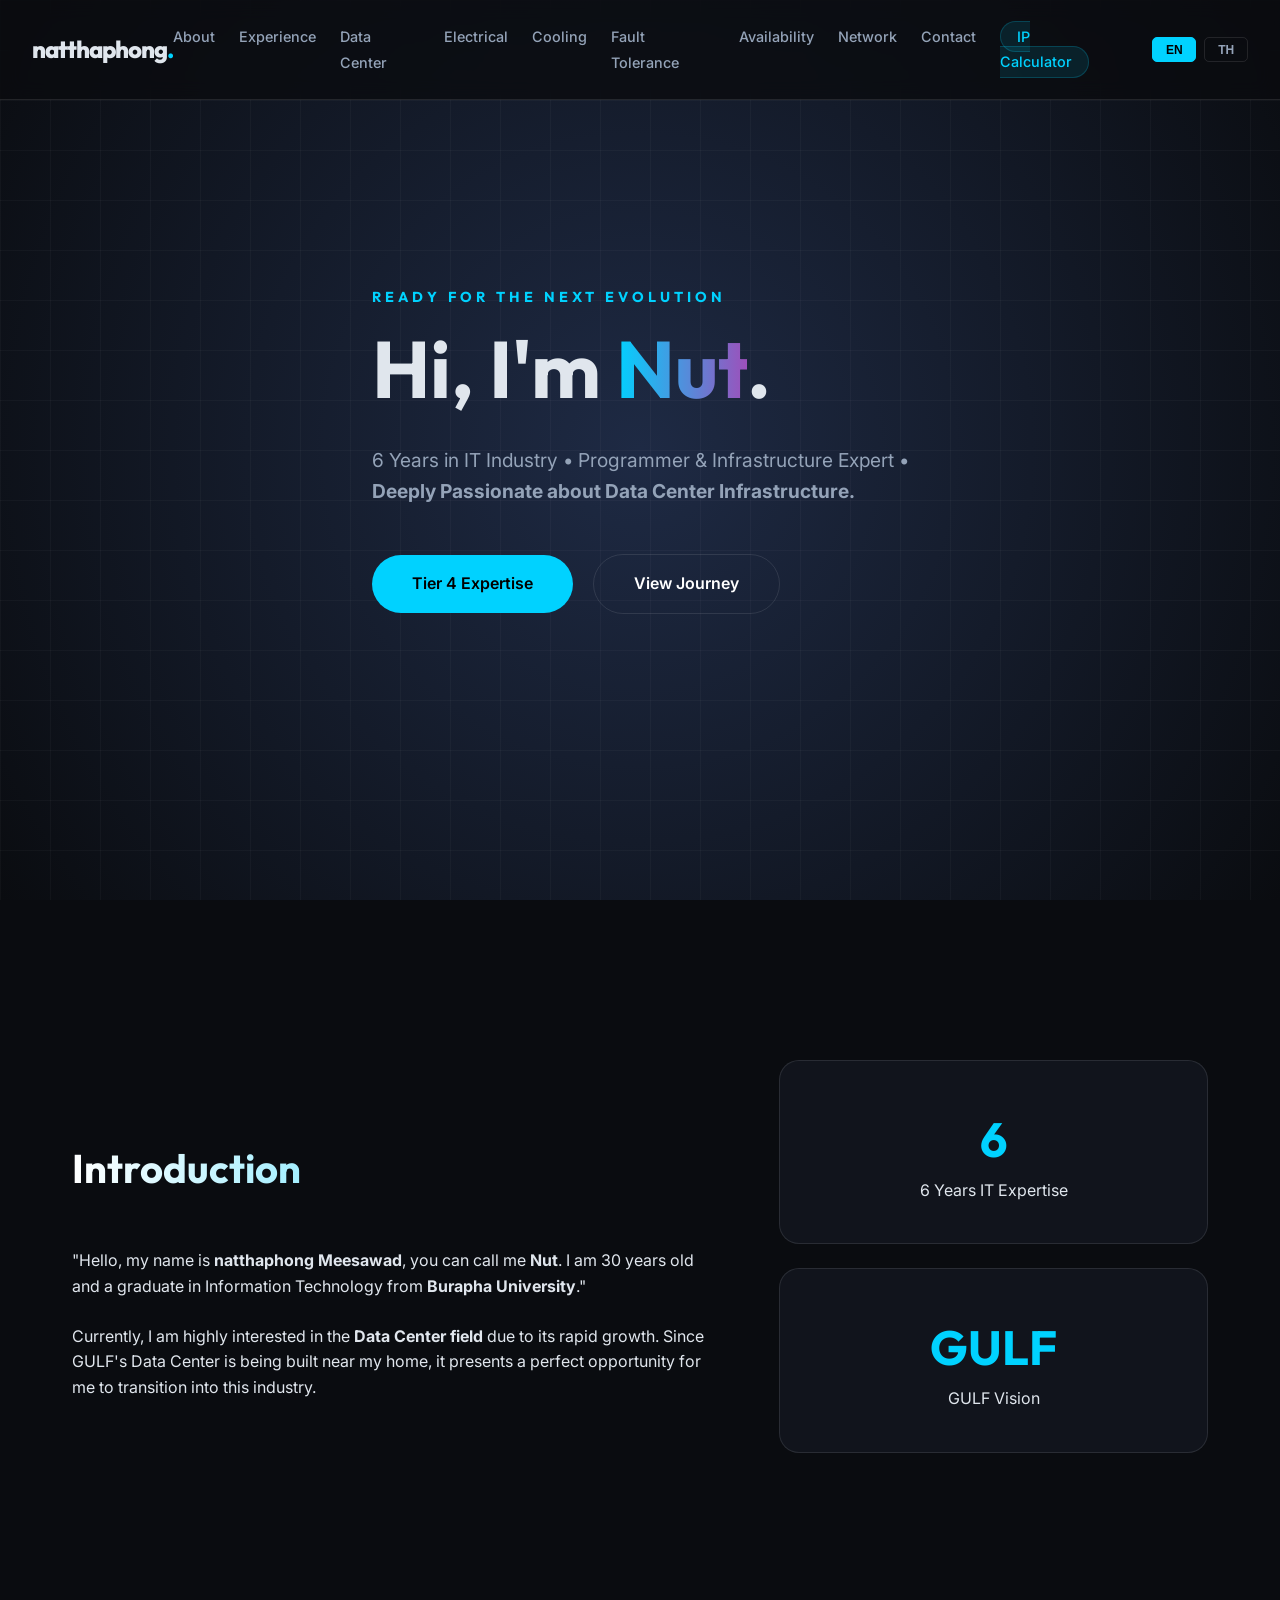
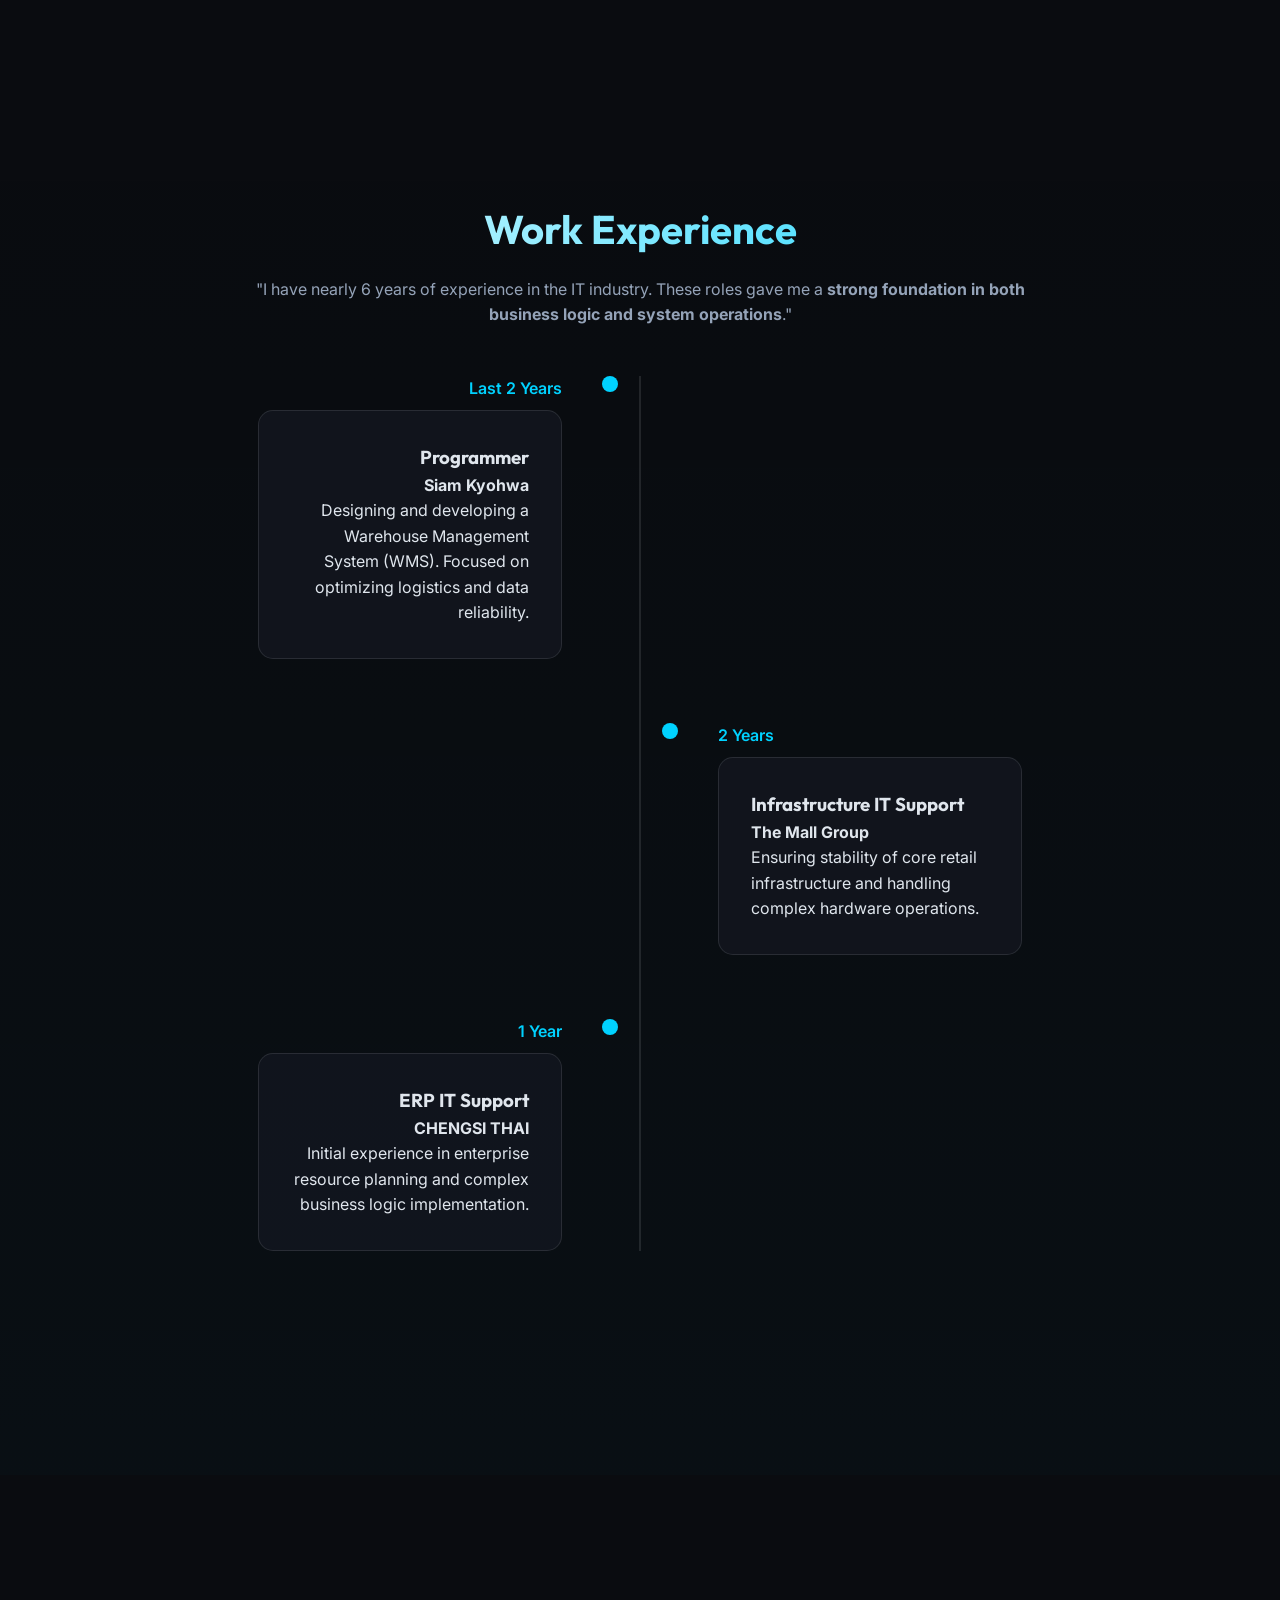
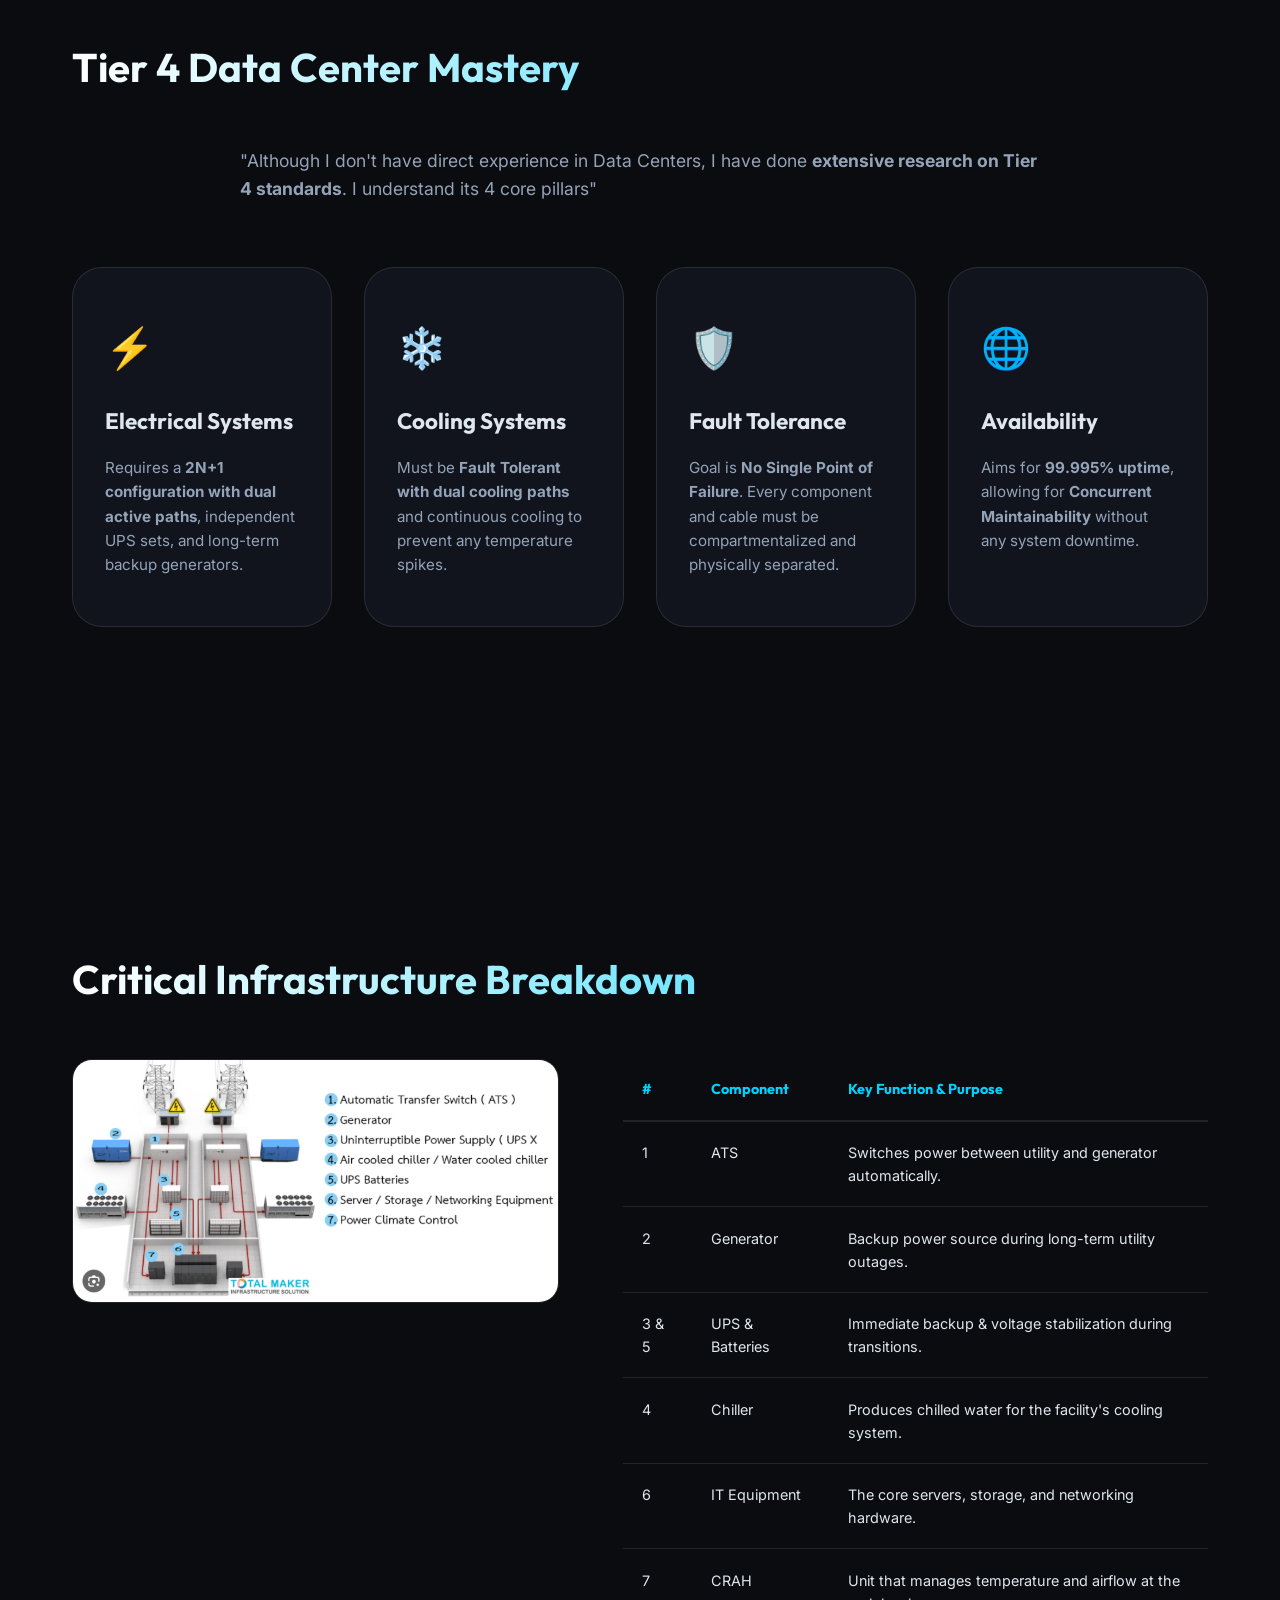
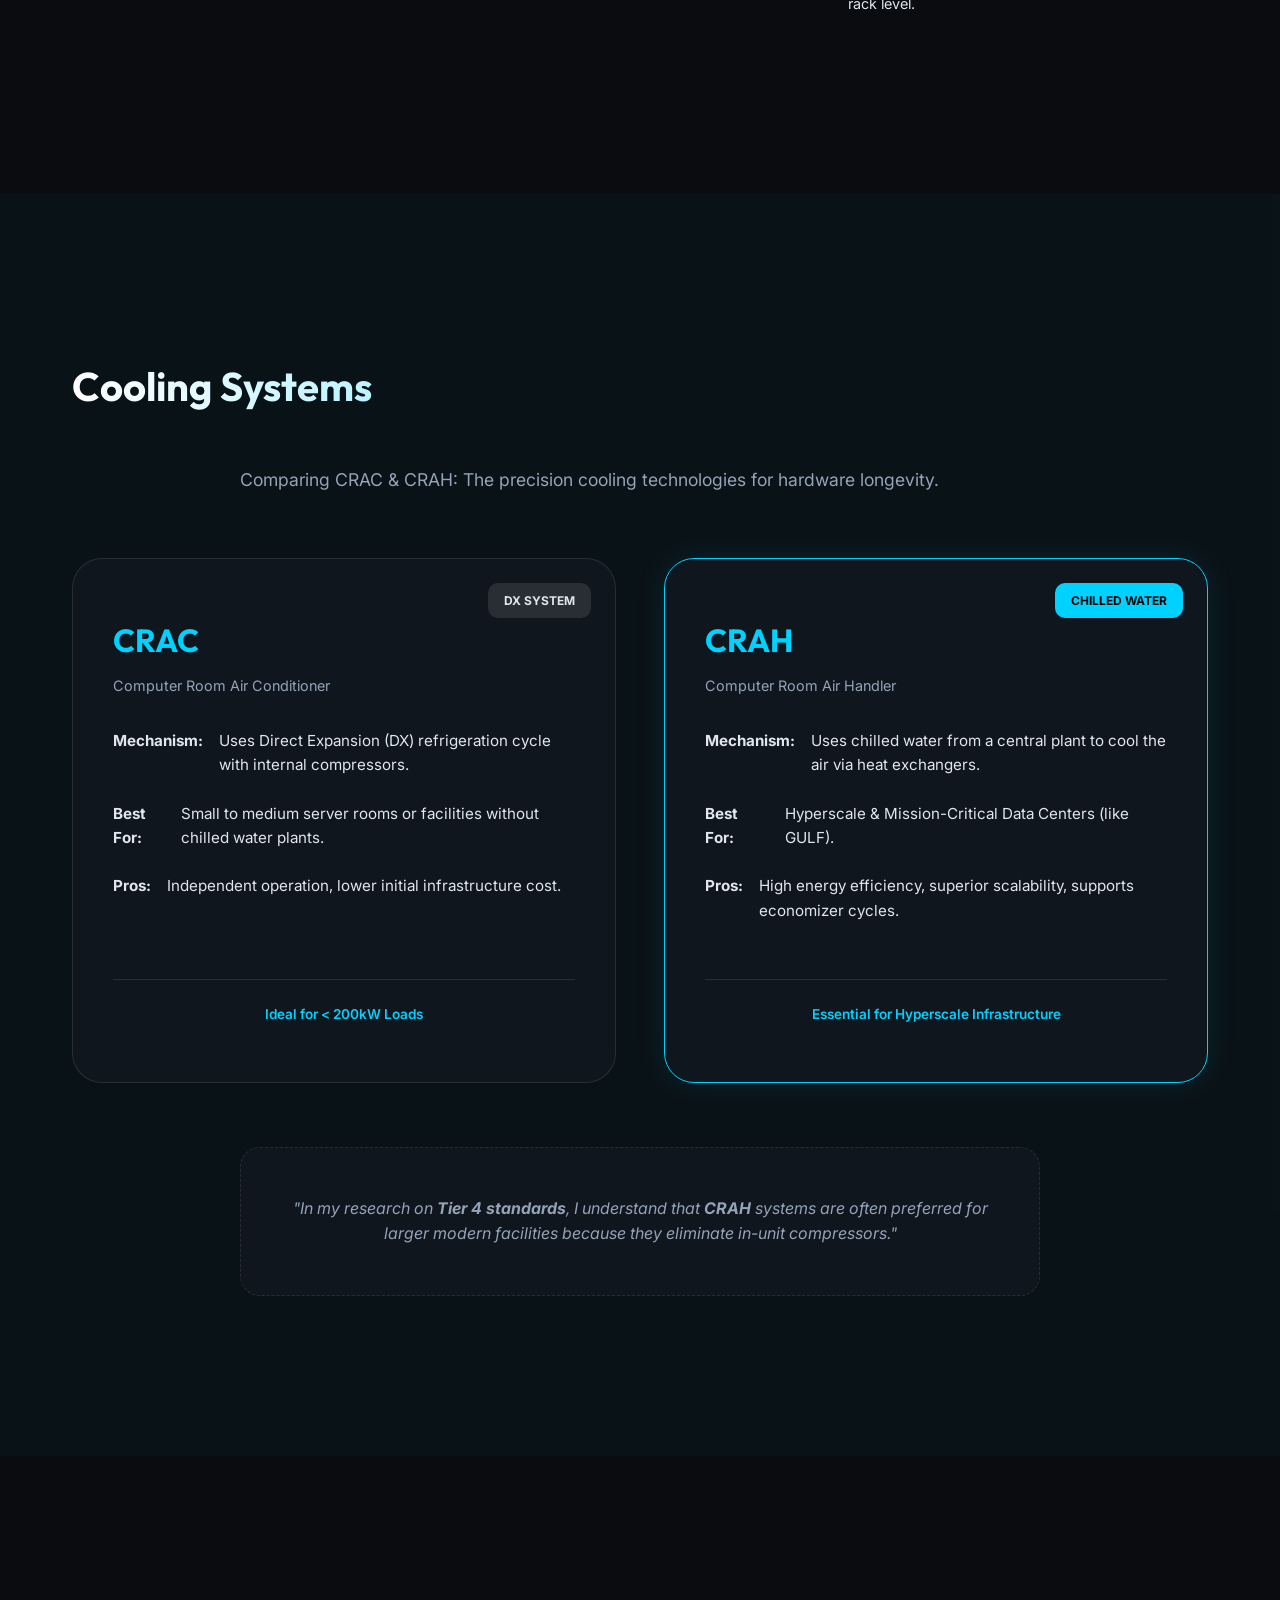
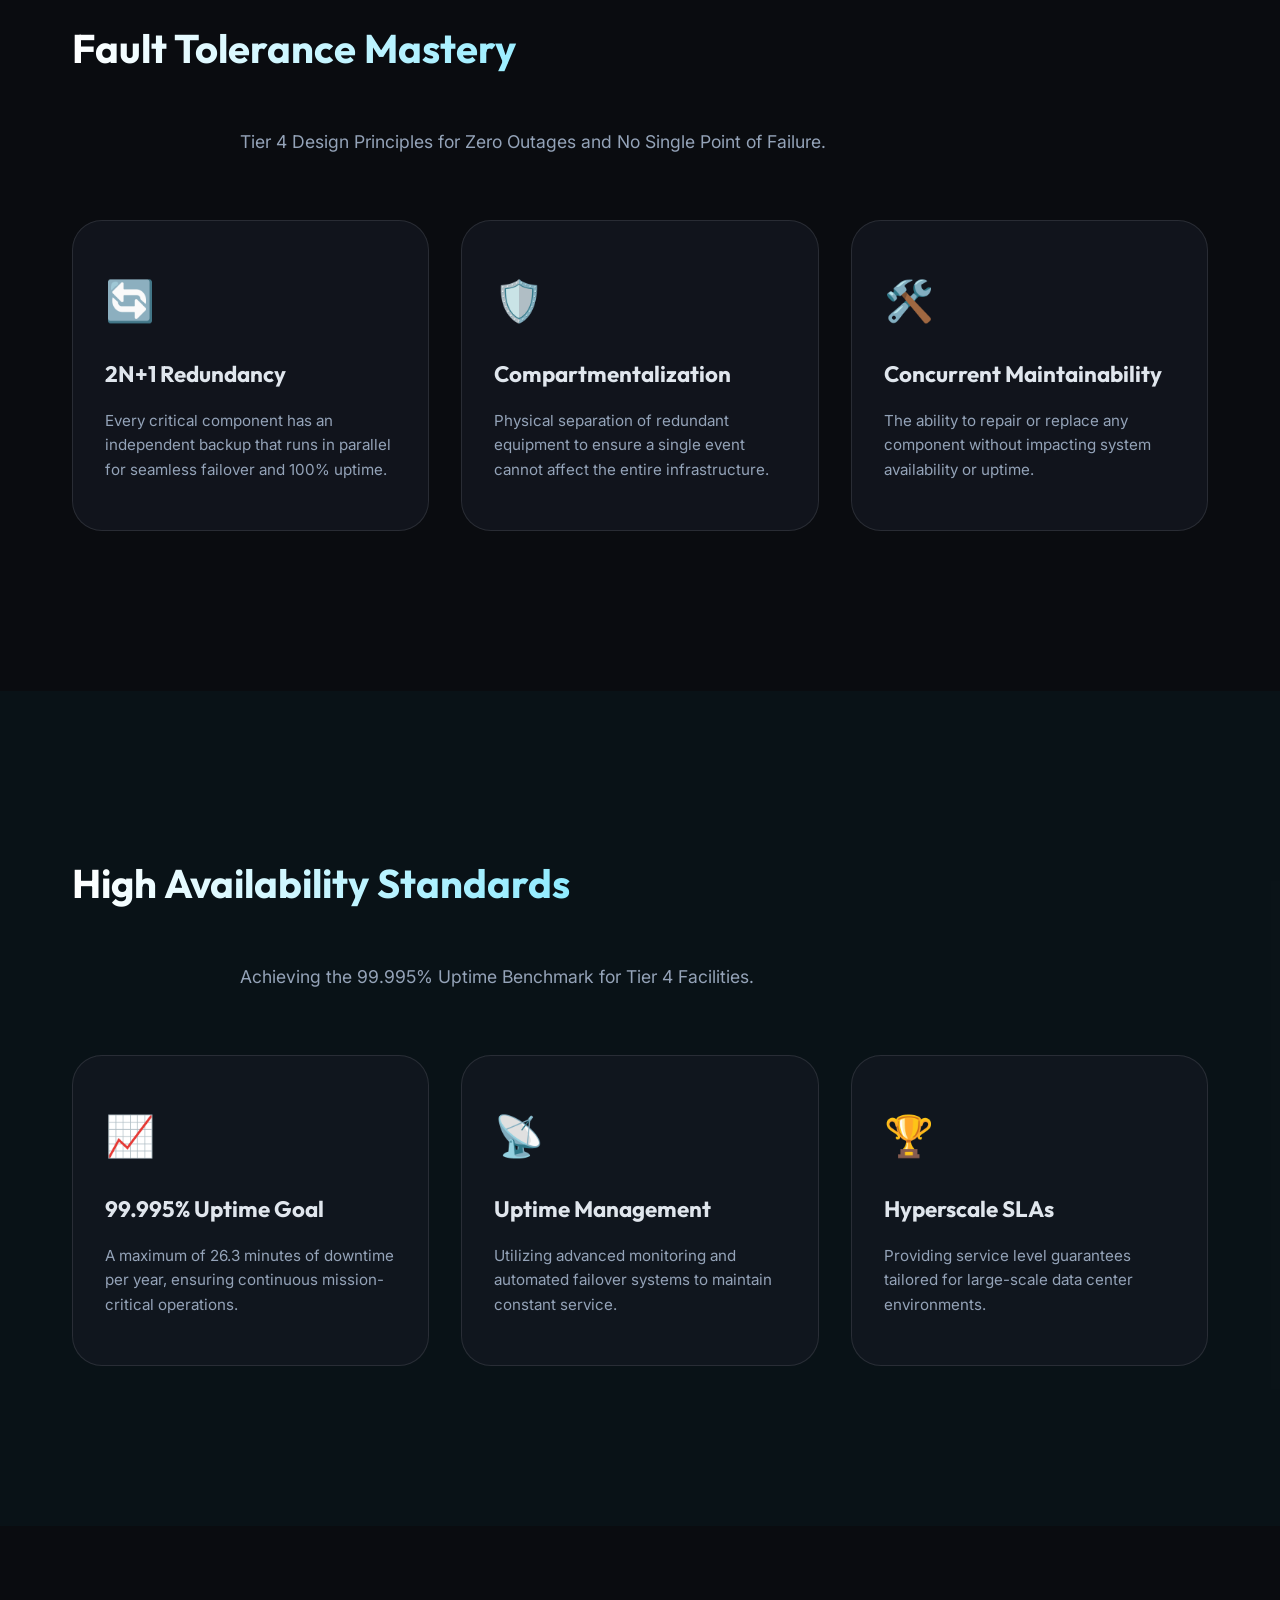
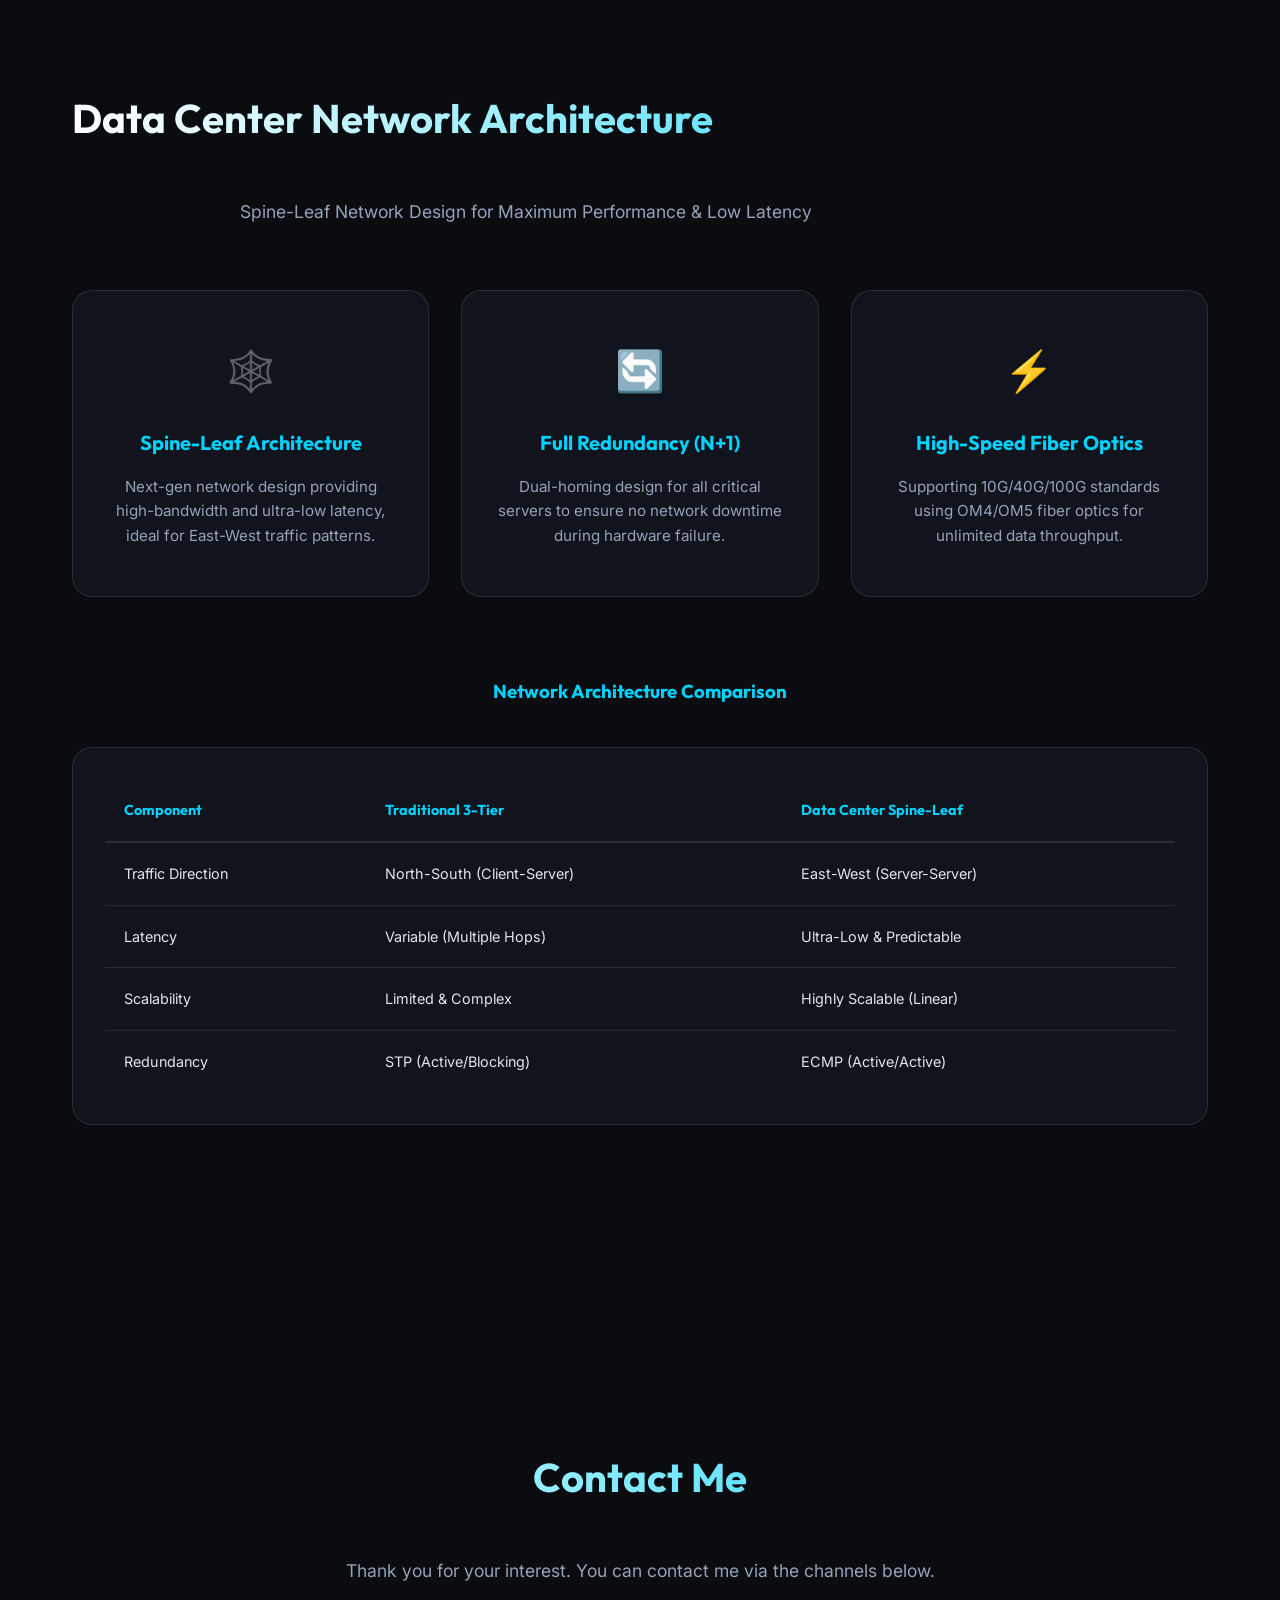
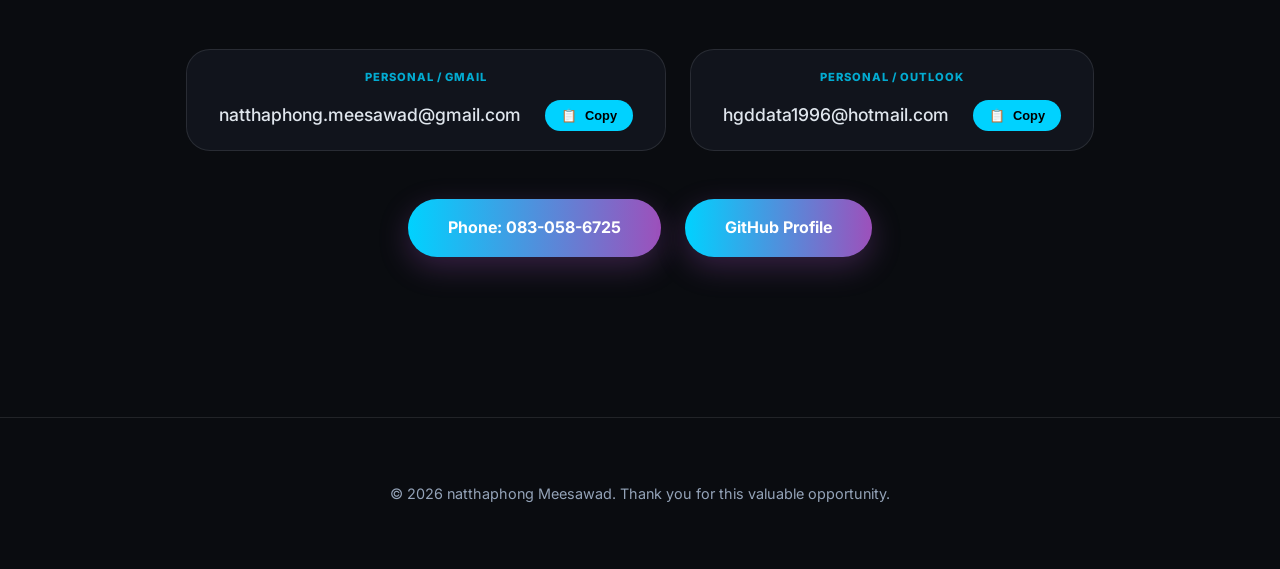
==== index.html @ ba8ea13d "Initial commit" ====
<!DOCTYPE html>
<html lang="en">

<head>
    <meta charset="UTF-8">
    <meta name="viewport" content="width=device-width, initial-scale=1.0">
    <title>Natthaphong Meesawad | Data Center Professional</title>
    <meta name="description"
        content="Portfolio of Natthaphong Meesawad (Nut), an IT professional with 6 years of experience specializing in WMS development and Tier 4 Data Center standards.">

    <link rel="preconnect" href="https://fonts.googleapis.com">
    <link rel="preconnect" href="https://fonts.gstatic.com" crossorigin>
    <link
        href="https://fonts.googleapis.com/css2?family=Inter:wght@300;400;500;600&family=Outfit:wght@400;600;800&display=swap"
        rel="stylesheet">
    <link rel="stylesheet" href="style.css">
</head>

<body>
    <div class="bg-glow"></div>
    <div class="grid-overlay"></div>

    <nav>
        <div class="container nav-content">
            <a href="index.html" class="logo">natthaphong<span>.</span></a>
            <ul class="nav-links">
                <li><a href="#about" data-i18n="nav_about">About</a></li>
                <li><a href="#experience" data-i18n="nav_experience">Experience</a></li>
                <li><a href="#datacenter" data-i18n="nav_datacenter">Data Center</a></li>
                <li><a href="#power-systems" data-i18n="nav_power">Electrical</a></li>
                <li><a href="#cooling-systems" data-i18n="nav_cooling">Cooling</a></li>
                <li><a href="#fault-tolerance" data-i18n="nav_fault">Fault Tolerance</a></li>
                <li><a href="#availability" data-i18n="nav_availability">Availability</a></li>
                <li><a href="#network" data-i18n="nav_network">Network</a></li>
                <li><a href="#contact" data-i18n="nav_contact">Contact</a></li>
                <li><a href="ip-calc.html" data-i18n="nav_calc" class="nav-btn-highlight">IP Calculator</a></li>
            </ul>
            <div class="lang-switcher">
                <button class="lang-btn" onclick="setLanguage('en')">EN</button>
                <button class="lang-btn" onclick="setLanguage('th')">TH</button>
            </div>
        </div>
    </nav>

    <main>
        <section id="hero" class="hero section">
            <div class="container hero-content">
                <h2 class="sub-headline" data-i18n="hero_sub">Ready for the Next Evolution</h2>
                <h1 class="headline" data-i18n="hero_hi">Hi, I'm <span class="highlight">Nut</span>.</h1>
                <p class="description" data-i18n="hero_desc">
                    6 Years in IT Industry • Programmer & Infrastructure Expert • <br>
                    <strong>Deeply Passionate about Data Center Infrastructure.</strong>
                </p>
                <div class="hero-btns">
                    <a href="#datacenter" class="btn btn-primary" data-i18n="hero_btn_dc">Tier 4 Expertise</a>
                    <a href="#experience" class="btn btn-secondary" data-i18n="hero_btn_journey">View Journey</a>
                </div>
            </div>
        </section>

        <!-- 1. Introduction (About) -->
        <section id="about" class="about section">
            <div class="container grid">
                <div class="about-text">
                    <h2 class="section-title" data-i18n="about_title">Introduction</h2>
                    <p data-i18n="about_p1">"Hello, my name is <strong>natthaphong Meesawad</strong>..."</p>
                    <p style="margin-top: 1.5rem;" data-i18n="about_p2">Currently, I am highly interested...</p>
                </div>
                <div class="quick-stats">
                    <div class="stat-card">
                        <h3>6</h3>
                        <p data-i18n="stat_exp">Years IT Expertise</p>
                    </div>
                    <div class="stat-card">
                        <h3>GULF</h3>
                        <p data-i18n="stat_vision">Future Vision</p>
                    </div>
                </div>
            </div>
        </section>

        <!-- 2. Work Experience -->
        <section id="experience" class="experience section">
            <div class="container">
                <h2 class="section-title text-center" data-i18n="exp_title">Work Experience</h2>
                <p class="text-center" style="max-width: 800px; margin: -2rem auto 3rem; color: var(--text-dim);"
                    data-i18n="exp_p_desc">"I have nearly 6 years..."</p>
                <div class="timeline">
                    <div class="timeline-item">
                        <div class="time" data-i18n="exp_time1">Last 2 Years</div>
                        <div class="content">
                            <h3 data-i18n="exp_role1">Programmer</h3>
                            <h4 data-i18n="exp_company1">Siam Kyohwa</h4>
                            <p data-i18n="exp_desc1">Designing and developing WMS...</p>
                        </div>
                    </div>
                    <div class="timeline-item">
                        <div class="time" data-i18n="exp_time2">2 Years</div>
                        <div class="content">
                            <h3 data-i18n="exp_role2">Infrastructure Support</h3>
                            <h4 data-i18n="exp_company2">The Mall Group</h4>
                            <p data-i18n="exp_desc2">Ensuring stability...</p>
                        </div>
                    </div>
                    <div class="timeline-item">
                        <div class="time" data-i18n="exp_time3">1 Year</div>
                        <div class="content">
                            <h3 data-i18n="exp_role3">ERP IT Support</h3>
                            <h4 data-i18n="exp_company3">CHENGSI THAI</h4>
                            <p data-i18n="exp_desc3">Initial experience...</p>
                        </div>
                    </div>
                </div>
            </div>
        </section>

        <!-- 3. Data Center Interest & Expertise -->
        <section id="datacenter" class="datacenter section">
            <div class="container">
                <div class="dc-header">
                    <h2 class="section-title" data-i18n="dc_title">Tier 4 Data Center Mastery</h2>
                    <p class="section-subtitle" data-i18n="dc_subtitle">Although I don't have direct experience...</p>
                </div>
                <div class="pillars-grid">
                    <div class="pillar-card border-glow">
                        <div class="pillar-icon">⚡</div>
                        <h3 data-i18n="dc_pillar1_t">Electrical Systems</h3>
                        <p data-i18n="dc_pillar1_d">Requires a 2N+1 configuration...</p>
                    </div>
                    <div class="pillar-card border-glow">
                        <div class="pillar-icon">❄️</div>
                        <h3 data-i18n="dc_pillar2_t">Cooling Systems</h3>
                        <p data-i18n="dc_pillar2_d">Must be Fault Tolerant...</p>
                    </div>
                    <div class="pillar-card border-glow">
                        <div class="pillar-icon">🛡️</div>
                        <h3 data-i18n="dc_pillar3_t">Fault Tolerance</h3>
                        <p data-i18n="dc_pillar3_d">Goal is No Single Point of Failure...</p>
                    </div>
                    <div class="pillar-card border-glow">
                        <div class="pillar-icon">🌐</div>
                        <h3 data-i18n="dc_pillar4_t">Availability</h3>
                        <p data-i18n="dc_pillar4_d">Aims for 99.995% uptime...</p>
                    </div>
                </div>
            </div>
        </section>

        <section id="power-systems" class="power-systems section">
            <div class="container">
                <h2 class="section-title" data-i18n="infra_title">Critical Infrastructure Breakdown</h2>
                <div class="power-grid">
                    <div class="power-image-container">
                        <img src="img/รูปแบบไฟฟ้า.png" alt="Power Diagram" class="power-diagram border-glow">
                    </div>
                    <div class="power-details">
                                        <table class="styled-table">
                                <thead>
                                    <tr>
                                        <th data-i18n="table_h_item">#</th>
                                        <th data-i18n="table_h_comp">Component</th>
                                        <th data-i18n="table_h_desc">Key Function & Purpose</th>
                                    </tr>
                                </thead>
                                <tbody>
                                    <tr>
                                        <td>1</td>
                                        <td data-i18n="infra_item1_n"><strong>ATS</strong></td>
                                        <td data-i18n="infra_item1_d">Switches power between utility and generator.</td>
                                    </tr>
                                    <tr>
                                        <td>2</td>
                                        <td data-i18n="infra_item2_n"><strong>Generator</strong></td>
                                        <td data-i18n="infra_item2_d">Backup power during long outages.</td>
                                    </tr>
                                    <tr>
                                        <td>3 & 5</td>
                                        <td data-i18n="infra_item3_n"><strong>UPS & Batteries</strong></td>
                                        <td data-i18n="infra_item3_d">Immediate backup & voltage stabilization.</td>
                                    </tr>
                                    <tr>
                                        <td>4</td>
                                        <td data-i18n="infra_item4_n"><strong>Chiller</strong></td>
                                        <td data-i18n="infra_item4_d">Produces chilled water for cooling.</td>
                                    </tr>
                                    <tr>
                                        <td>6</td>
                                        <td data-i18n="infra_item6_n"><strong>IT Equipment</strong></td>
                                        <td data-i18n="infra_item6_d">Core IT infrastructure.</td>
                                    </tr>
                                    <tr>
                                        <td>7</td>
                                        <td data-i18n="infra_item7_n"><strong>CRAH</strong></td>
                                        <td data-i18n="infra_item7_d">Managed temperature and airflow.</td>
                                    </tr>
                                </tbody>
                            </table>
                        </div>
                    </div>
                </div>
            </div>
        </section>

        <section id="cooling-systems" class="cooling-systems section accent-bg">
            <div class="container">
                <h2 class="section-title" data-i18n="cooling_title">Cooling Mastery</h2>
                <p class="section-subtitle" data-i18n="cooling_subtitle">Comparing CRAC &
                    CRAH...</p>
                <div class="cooling-grid">
                    <div class="cooling-card border-glow">
                        <div class="cooling-badge">DX System</div>
                        <h3 data-i18n="cooling_card1_t">CRAC</h3>
                        <h4 data-i18n="cooling_card1_st">Air Conditioner</h4>
                        <ul class="feature-list">
                            <li data-i18n="cooling_feat1_1">Mechanism...</li>
                            <li data-i18n="cooling_feat1_2">Best For...</li>
                            <li data-i18n="cooling_feat1_3">Pros...</li>
                        </ul>
                        <div class="cooling-footer" data-i18n="cooling_footer1">Ideal for < 200kW</div>
                        </div>
                        <div class="cooling-card border-glow highlight-border">
                            <div class="cooling-badge primary">Chilled Water</div>
                            <h3 data-i18n="cooling_card2_t">CRAH</h3>
                            <h4 data-i18n="cooling_card2_st">Air Handler</h4>
                            <ul class="feature-list">
                                <li data-i18n="cooling_feat2_1">Mechanism...</li>
                                <li data-i18n="cooling_feat2_2">Best For...</li>
                                <li data-i18n="cooling_feat2_3">Pros...</li>
                            </ul>
                            <div class="cooling-footer" data-i18n="cooling_footer2">Essential for Hyperscale</div>
                        </div>
                    </div>
                    <div class="scaling-note text-center">
                        <p data-i18n="scaling_note">"In my research..."</p>
                    </div>
                </div>
        </section>

        <!-- Fault Tolerance Deep Dive -->
        <section id="fault-tolerance" class="fault-tolerance section">
            <div class="container">
                <h2 class="section-title" data-i18n="ft_title">Fault Tolerance Mastery</h2>
                <p class="section-subtitle" data-i18n="ft_subtitle">Tier 4 Design
                    Principles...</p>

                <div class="pillars-grid">
                    <div class="pillar-card border-glow">
                        <div class="pillar-icon">🔄</div>
                        <h3 data-i18n="ft_card1_t">2N+1 Redundancy</h3>
                        <p data-i18n="ft_card1_d">Every critical component has an independent backup...</p>
                    </div>
                    <div class="pillar-card border-glow">
                        <div class="pillar-icon">🛡️</div>
                        <h3 data-i18n="ft_card2_t">Compartmentalization</h3>
                        <p data-i18n="ft_card2_d">Physical separation of redundant equipment...</p>
                    </div>
                    <div class="pillar-card border-glow">
                        <div class="pillar-icon">🛠️</div>
                        <h3 data-i18n="ft_card3_t">Concurrent Maintainability</h3>
                        <p data-i18n="ft_card3_d">The ability to repair or replace any component...</p>
                    </div>
                </div>
            </div>
        </section>

        <!-- Availability Standards -->
        <section id="availability" class="availability section accent-bg">
            <div class="container">
                <h2 class="section-title" data-i18n="av_title">Availability Standards</h2>
                <p class="section-subtitle" data-i18n="av_subtitle">Achieving 99.995%
                    Uptime...</p>

                <div class="pillars-grid">
                    <div class="pillar-card border-glow">
                        <div class="pillar-icon">📈</div>
                        <h3 data-i18n="av_card1_t">99.995% Uptime Goal</h3>
                        <p data-i18n="av_card1_d">A maximum of 26.3 minutes of downtime per year...</p>
                    </div>
                    <div class="pillar-card border-glow">
                        <div class="pillar-icon">📡</div>
                        <h3 data-i18n="av_card2_t">Uptime Management</h3>
                        <p data-i18n="av_card2_d">Utilizing advanced monitoring and automated failover...</p>
                    </div>
                    <div class="pillar-card border-glow highlight-border">
                        <div class="pillar-icon">🏆</div>
                        <h3 data-i18n="av_card3_t">Hyperscale SLAs</h3>
                        <p data-i18n="av_card3_d">Providing service level guarantees tailored for large-scale...</p>
                    </div>
                </div>
            </div>
        </section>

        <!-- Data Center Network Section -->
        <section id="network" class="network section">
            <div class="container">
                <h2 class="section-title" data-i18n="net_title">Data Center Network Architecture</h2>
                <p class="section-subtitle" style="margin-bottom: 4rem;" data-i18n="net_subtitle">Spine-Leaf Network
                    Design for Maximum Performance & Low Latency</p>

                <div class="network-grid">
                    <div class="net-card border-glow">
                        <div class="net-icon">🕸️</div>
                        <h3 data-i18n="net_feat1_t">Spine-Leaf Architecture</h3>
                        <p data-i18n="net_feat1_d">Next-gen network design providing high-bandwidth and ultra-low
                            latency, ideal for East-West traffic patterns.</p>
                    </div>
                    <div class="net-card border-glow">
                        <div class="net-icon">🔄</div>
                        <h3 data-i18n="net_feat2_t">Full Redundancy (N+1)</h3>
                        <p data-i18n="net_feat2_d">Dual-homing design for all critical servers to ensure no network
                            downtime during hardware failure.</p>
                    </div>
                    <div class="net-card border-glow">
                        <div class="net-icon">⚡</div>
                        <h3 data-i18n="net_feat3_t">High-Speed Fiber Optics</h3>
                        <p data-i18n="net_feat3_d">Supporting 10G/40G/100G standards using OM4/OM5 fiber optics for
                            unlimited data throughput.</p>
                    </div>
                </div>

                <div class="network-comparison" style="margin-top: 5rem;">
                    <h3 class="text-center" style="margin-bottom: 2.5rem; color: var(--primary);"
                        data-i18n="net_comp_title">Architecture Comparison</h3>
                    <div class="table-wrapper">
                        <table class="styled-table comparison-table">
                            <thead>
                                <tr>
                                    <th data-i18n="table_h_comp">Feature</th>
                                    <th data-i18n="net_comp_h1">Traditional 3-Tier</th>
                                    <th data-i18n="net_comp_h2">Data Center Spine-Leaf</th>
                                </tr>
                            </thead>
                            <tbody>
                                <tr>
                                    <td data-i18n="net_comp_row1_t">Traffic Flow</td>
                                    <td data-i18n="net_comp_row1_c1">North-South</td>
                                    <td data-i18n="net_comp_row1_c2">East-West</td>
                                </tr>
                                <tr>
                                    <td data-i18n="net_comp_row2_t">Latency</td>
                                    <td data-i18n="net_comp_row2_c1">Variable</td>
                                    <td data-i18n="net_comp_row2_c2">Ultra-Low</td>
                                </tr>
                                <tr>
                                    <td data-i18n="net_comp_row3_t">Scalability</td>
                                    <td data-i18n="net_comp_row3_c1">Limited</td>
                                    <td data-i18n="net_comp_row3_c2">High (Linear)</td>
                                </tr>
                                <tr>
                                    <td data-i18n="net_comp_row4_t">Redundancy</td>
                                    <td data-i18n="net_comp_row4_c1">STP (Active/Passive)</td>
                                    <td data-i18n="net_comp_row4_c2">ECMP (Active/Active)</td>
                                </tr>
                            </tbody>
                        </table>
                    </div>
                </div>
            </div>
        </section>

        <section id="contact" class="contact section">
            <div class="container text-center">
                <h2 class="section-title" data-i18n="contact_title">Let's Build the Future</h2>
                <p class="section-subtitle" data-i18n="contact_p">Highly motivated...</p>
                <div class="emails-container">
                    <div class="email-copy-container">
                        <span class="email-label" data-i18n="contact_gmail_tag">Personal / Gmail</span>
                        <div class="email-row">
                            <span id="email-gmail">natthaphong.meesawad@gmail.com</span>
                            <button class="copy-btn" onclick="copyEmail('email-gmail', 'status-gmail')"
                                title="Copy Email">
                                <span class="copy-icon">📋</span>
                                <span id="status-gmail" data-i18n="copy_text">Copy</span>
                            </button>
                        </div>
                    </div>
                    <div class="email-copy-container">
                        <span class="email-label" data-i18n="contact_outlook_tag">Personal / Outlook</span>
                        <div class="email-row">
                            <span id="email-outlook">hgddata1996@hotmail.com</span>
                            <button class="copy-btn" onclick="copyEmail('email-outlook', 'status-outlook')"
                                title="Copy Email">
                                <span class="copy-icon">📋</span>
                                <span id="status-outlook" data-i18n="copy_text">Copy</span>
                            </button>
                        </div>
                    </div>
                </div>
                <div class="contact-links">
                    <a href="tel:0830586725" class="contact-btn" data-i18n="contact_phone">Phone: 083-058-6725</a>
                    <a href="https://github.com/Natthaphong1996" target="_blank" class="contact-btn"
                        data-i18n="contact_github">GitHub Profile</a>
                </div>
            </div>
        </section>
    </main>

    <footer>
        <div class="container text-center">
            <p data-i18n="footer">&copy; 2024 natthaphong Meesawad.</p>
        </div>
    </footer>

    <script src="script.js"></script>
</body>

</html>
---- style.css ----
:root {
    --bg-dark: #0a0c10;
    --bg-card: rgba(20, 25, 35, 0.7);
    --primary: #00d2ff;
    --secondary: #9d50bb;
    --text-main: #e0e6ed;
    --text-dim: #94a3b8;
    --accent-glow: rgba(0, 210, 255, 0.15);
    --border: rgba(255, 255, 255, 0.1);
    --transition: all 0.4s cubic-bezier(0.4, 0, 0.2, 1);
}

* {
    margin: 0;
    padding: 0;
    box-sizing: border-box;
}

html {
    scroll-behavior: smooth;
}

body {
    font-family: 'Inter', sans-serif;
    background-color: var(--bg-dark);
    color: var(--text-main);
    line-height: 1.6;
    overflow-x: hidden;
}

h1, h2, h3, .logo {
    font-family: 'Outfit', sans-serif;
}

.container {
    max-width: 1200px;
    margin: 0 auto;
    padding: 0 2rem;
}

/* Background Effects */
.bg-glow {
    position: fixed;
    top: 0;
    left: 0;
    width: 100%;
    height: 100%;
    background: radial-gradient(circle at 50% 50%, #1e2a44 0%, #0a0c10 100%);
    z-index: -2;
}

.grid-overlay {
    position: fixed;
    top: 0;
    left: 0;
    width: 100%;
    height: 100%;
    background-image: 
        linear-gradient(rgba(255,255,255,0.03) 1px, transparent 1px),
        linear-gradient(90deg, rgba(255,255,255,0.03) 1px, transparent 1px);
    background-size: 50px 50px;
    z-index: -1;
}

/* Navigation */
nav {
    position: fixed;
    top: 0;
    width: 100%;
    padding: 1.5rem 0;
    z-index: 100;
    background: rgba(10, 12, 16, 0.8);
    backdrop-filter: blur(10px);
    border-bottom: 1px solid var(--border);
}

.nav-content {
    display: flex;
    justify-content: space-between;
    align-items: center;
    max-width: 1400px; /* Expanded from 1200px */
    margin: 0 auto;
}

.nav-links {
    display: flex;
    gap: 1.5rem; /* Reduced gap slightly for better fit */
    list-style: none;
}

.lang-switcher {
    display: flex;
    gap: 0.5rem;
    margin-left: 2rem;
}

.lang-btn {
    background: transparent;
    border: 1px solid var(--border);
    color: var(--text-dim);
    padding: 0.3rem 0.8rem;
    border-radius: 5px;
    cursor: pointer;
    font-size: 0.75rem;
    font-weight: 700;
    transition: var(--transition);
}

.lang-btn.active {
    background: var(--primary);
    color: #000;
    border-color: var(--primary);
}

.lang-btn:hover:not(.active) {
    border-color: var(--primary);
    color: var(--primary);
}

.logo {
    font-size: 1.5rem;
    font-weight: 800;
    letter-spacing: -1px;
    text-transform: lowercase;
    text-decoration: none;
    color: inherit;
}

.logo span {
    color: var(--primary);
}

.logo span {
    color: var(--primary);
}

.nav-links a {
    text-decoration: none;
    color: var(--text-dim);
    font-weight: 500;
    font-size: 0.9rem;
    transition: var(--transition);
}

.nav-links a:hover {
    color: var(--primary);
}

.nav-btn-highlight {
    background: rgba(0, 210, 255, 0.1);
    padding: 0.4rem 1rem !important;
    border-radius: 20px;
    border: 1px solid rgba(0, 210, 255, 0.2);
    color: var(--primary) !important;
}

.nav-btn-highlight:hover {
    background: var(--primary) !important;
    color: #000 !important;
}

/* Section Common */
.section {
    padding: 10rem 0;
}

.section-title {
    font-size: 2.5rem;
    margin-bottom: 3rem;
    background: linear-gradient(90deg, #fff, var(--primary));
    -webkit-background-clip: text;
    background-clip: text;
    -webkit-text-fill-color: transparent;
}

.section-subtitle {
    font-size: 1.1rem;
    color: var(--text-dim);
    margin-bottom: 4rem;
    max-width: 800px;
    margin-left: auto;
    margin-right: auto;
}

.text-center { text-align: center; }

/* Hero */
.hero {
    height: 100vh;
    display: flex;
    align-items: center;
}

.sub-headline {
    color: var(--primary);
    text-transform: uppercase;
    letter-spacing: 4px;
    font-size: 0.9rem;
    margin-bottom: 1rem;
}

.headline {
    font-size: clamp(3rem, 8vw, 5rem);
    line-height: 1.1;
    margin-bottom: 2rem;
}

.highlight {
    background: linear-gradient(90deg, var(--primary), var(--secondary));
    -webkit-background-clip: text;
    background-clip: text;
    -webkit-text-fill-color: transparent;
}

.description {
    font-size: 1.2rem;
    color: var(--text-dim);
    max-width: 600px;
    margin-bottom: 3rem;
}

.btn {
    display: inline-block;
    padding: 1rem 2.5rem;
    border-radius: 50px;
    text-decoration: none;
    font-weight: 600;
    transition: var(--transition);
    margin-right: 1rem;
}

.btn-primary {
    background: var(--primary);
    color: #000;
}

.btn-primary:hover {
    transform: translateY(-5px);
    box-shadow: 0 10px 20px rgba(0, 210, 255, 0.3);
}

.btn-secondary {
    border: 1px solid var(--border);
    color: #fff;
}

.btn-secondary:hover {
    background: rgba(255,255,255,0.05);
}

/* About & Stats */
.grid {
    display: grid;
    grid-template-columns: 1.5fr 1fr;
    gap: 4rem;
    align-items: center;
}

.stat-card {
    background: var(--bg-card);
    padding: 2.5rem;
    border-radius: 20px;
    border: 1px solid var(--border);
    text-align: center;
    margin-bottom: 1.5rem;
}

.stat-card h3 {
    font-size: 3rem;
    color: var(--primary);
}

/* Timeline */
.timeline {
    position: relative;
    max-width: 800px;
    margin: 0 auto;
}

.timeline::before {
    content: '';
    position: absolute;
    left: 50%;
    width: 2px;
    height: 100%;
    background: var(--border);
    transform: translateX(-50%);
}

.timeline-item {
    margin-bottom: 4rem;
    position: relative;
    width: 50%;
    padding: 0 3rem;
}

.timeline-item:nth-child(even) {
    left: 50%;
    text-align: left;
}

.timeline-item:nth-child(odd) {
    text-align: right;
}

.timeline-item::after {
    content: '';
    position: absolute;
    width: 16px;
    height: 16px;
    background: var(--primary);
    border-radius: 50%;
    top: 0;
    z-index: 1;
}

.timeline-item:nth-child(odd)::after { right: -8px; }
.timeline-item:nth-child(even)::after { left: -8px; }

.time {
    color: var(--primary);
    font-weight: 600;
    margin-bottom: 0.5rem;
}

.content {
    background: var(--bg-card);
    padding: 2rem;
    border-radius: 15px;
    border: 1px solid var(--border);
}

/* Data Center Pillars */
.pillars-grid {
    display: grid;
    grid-template-columns: repeat(auto-fit, minmax(260px, 1fr));
    gap: 2rem;
}

.pillar-card {
    padding: 3rem 2rem;
    background: var(--bg-card);
    border-radius: 30px;
    border: 1px solid var(--border);
    transition: var(--transition);
    position: relative;
    overflow: hidden;
}

.pillar-card:hover {
    transform: translateY(-10px);
    border-color: var(--primary);
    background: rgba(0, 210, 255, 0.05);
}

.pillar-icon {
    font-size: 2.5rem;
    margin-bottom: 1.5rem;
}

.pillar-card h3 {
    margin-bottom: 1rem;
    font-size: 1.4rem;
}

.pillar-card p {
    font-size: 0.95rem;
    color: var(--text-dim);
}

.border-glow::before {
    content: '';
    position: absolute;
    top: 0; left: 0;
    width: 100%; height: 100%;
    background: radial-gradient(circle at var(--x, 50%) var(--y, 50%), var(--accent-glow) 0%, transparent 70%);
    opacity: 0;
    transition: opacity 0.5s;
    pointer-events: none;
}

.pillar-card:hover::before {
    opacity: 1;
}

/* Contact */
.emails-container {
    display: flex;
    justify-content: center;
    gap: 1.5rem;
    flex-wrap: wrap;
    margin-bottom: 3rem;
}

.email-copy-container {
    background: var(--bg-card);
    border: 1px solid var(--border);
    padding: 1.2rem 2rem;
    border-radius: 24px;
    display: flex;
    flex-direction: column;
    align-items: center;
    gap: 0.8rem;
    transition: var(--transition);
}

.email-label {
    font-size: 0.7rem;
    color: var(--primary);
    text-transform: uppercase;
    font-weight: 800;
    letter-spacing: 1px;
    opacity: 0.8;
}

.email-row {
    display: flex;
    align-items: center;
    gap: 1.5rem;
}

.email-copy-container:hover {
    border-color: var(--primary);
    box-shadow: 0 0 20px rgba(0, 210, 255, 0.1);
}

#email-gmail, #email-outlook {
    font-size: 1.1rem;
    color: var(--text-main);
    font-weight: 500;
}

.copy-btn {
    background: var(--primary);
    color: #000;
    border: none;
    padding: 0.5rem 1rem;
    border-radius: 20px;
    cursor: pointer;
    font-weight: 700;
    font-size: 0.8rem;
    display: flex;
    align-items: center;
    gap: 0.5rem;
    transition: var(--transition);
}

.copy-btn:hover {
    transform: scale(1.05);
    filter: brightness(1.1);
}

.contact-links {
    margin-top: 2rem;
    display: flex;
    justify-content: center;
    gap: 1.5rem;
    flex-wrap: wrap;
}

.contact-btn {
    display: inline-block;
    padding: 1rem 2.5rem;
    background: linear-gradient(90deg, var(--primary), var(--secondary));
    color: #fff;
    text-decoration: none;
    border-radius: 50px;
    font-weight: 700;
    transition: var(--transition);
    box-shadow: 0 10px 30px rgba(157, 80, 187, 0.3);
}

.contact-btn:hover {
    transform: translateY(-5px);
    box-shadow: 0 15px 35px rgba(157, 80, 187, 0.5);
}

/* Power Systems Section */
.power-grid {
    display: grid;
    grid-template-columns: 1fr 1.2fr;
    gap: 4rem;
    align-items: start;
}

.power-image-container {
    position: sticky;
    top: 120px;
}

.power-diagram {
    width: 100%;
    border-radius: 20px;
    border: 1px solid var(--border);
    transition: var(--transition);
}

.power-diagram:hover {
    transform: scale(1.02);
    box-shadow: 0 20px 40px rgba(0,0,0,0.5);
}

.table-wrapper {
    background: var(--bg-card);
    padding: 2rem;
    border-radius: 20px;
    border: 1px solid var(--border);
    overflow-x: auto;
}

.styled-table {
    width: 100%;
    border-collapse: collapse;
    font-size: 0.9rem;
}

.styled-table th {
    text-align: left;
    padding: 1.2rem;
    border-bottom: 2px solid var(--border);
    color: var(--primary);
    font-family: 'Outfit', sans-serif;
}

.styled-table td {
    padding: 1.2rem;
    border-bottom: 1px solid var(--border);
    vertical-align: top;
}

.styled-table tr:last-child td {
    border-bottom: none;
}

.styled-table strong {
    color: var(--primary);
}

/* Cooling Systems */
.accent-bg {
    background: rgba(0, 210, 255, 0.03);
}

.cooling-grid {
    display: grid;
    grid-template-columns: repeat(auto-fit, minmax(300px, 1fr));
    gap: 3rem;
    margin-bottom: 4rem;
}

.cooling-card {
    padding: 3.5rem 2.5rem;
    background: var(--bg-card);
    border-radius: 30px;
    border: 1px solid var(--border);
    transition: var(--transition);
    position: relative;
    display: flex;
    flex-direction: column;
}

.cooling-card.highlight-border {
    border-color: var(--primary);
    box-shadow: 0 0 30px rgba(0, 210, 255, 0.1);
}

.cooling-badge {
    position: absolute;
    top: 1.5rem;
    right: 1.5rem;
    padding: 0.5rem 1rem;
    border-radius: 10px;
    font-size: 0.75rem;
    font-weight: 700;
    text-transform: uppercase;
    background: rgba(255,255,255,0.1);
}

.cooling-badge.primary {
    background: var(--primary);
    color: #000;
}

.cooling-card h3 {
    font-size: 2rem;
    margin-bottom: 0.5rem;
    color: var(--primary);
}

.cooling-card h4 {
    font-size: 0.9rem;
    color: var(--text-dim);
    margin-bottom: 2rem;
    font-weight: 400;
}

.feature-list {
    list-style: none;
    margin-bottom: 2rem;
    flex-grow: 1;
}

.feature-list li {
    margin-bottom: 1.5rem;
    font-size: 0.95rem;
    display: flex;
    align-items: flex-start;
    gap: 1rem;
}

.feature-list .icon {
    font-size: 1.2rem;
}

.cooling-footer {
    padding-top: 1.5rem;
    border-top: 1px solid var(--border);
    font-weight: 600;
    font-size: 0.85rem;
    text-align: center;
    color: var(--primary);
}

.scaling-note {
    max-width: 800px;
    margin: 0 auto;
    padding: 3rem;
    background: var(--bg-card);
    border-radius: 20px;
    border: 1px dashed var(--border);
    font-style: italic;
    color: var(--text-dim);
}

/* Experience Section update */
.experience {
    background: linear-gradient(180deg, transparent, rgba(0, 210, 255, 0.02));
}

@media (max-width: 992px) {
    .power-grid {
        grid-template-columns: 1fr;
    }
    .power-image-container {
        position: static;
    }
}

/* Network Section */
.network-grid {
    display: grid;
    grid-template-columns: repeat(auto-fit, minmax(300px, 1fr));
    gap: 2rem;
}

.net-card {
    padding: 3rem 2rem;
    background: var(--bg-card);
    border-radius: 20px;
    border: 1px solid var(--border);
    transition: var(--transition);
    text-align: center;
}

.net-card:hover {
    transform: translateY(-10px);
    border-color: var(--primary);
    background: rgba(0, 210, 255, 0.05);
}

.net-icon {
    font-size: 2.5rem;
    margin-bottom: 1.5rem;
}

.net-card h3 {
    font-size: 1.25rem;
    margin-bottom: 1rem;
    color: var(--primary);
}

.net-card p {
    font-size: 0.95rem;
    color: var(--text-dim);
}

/* Footer */
footer {
    padding: 4rem 0;
    border-top: 1px solid var(--border);
    color: var(--text-dim);
    font-size: 0.9rem;
}

@media (max-width: 768px) {
    .nav-links { display: none; }
    .grid { grid-template-columns: 1fr; }
    .timeline::before { left: 0; }
    .timeline-item { width: 100%; text-align: left !important; padding-left: 2rem; }
    .timeline-item::after { left: -8px !important; }
    .headline { font-size: 3rem; }
}
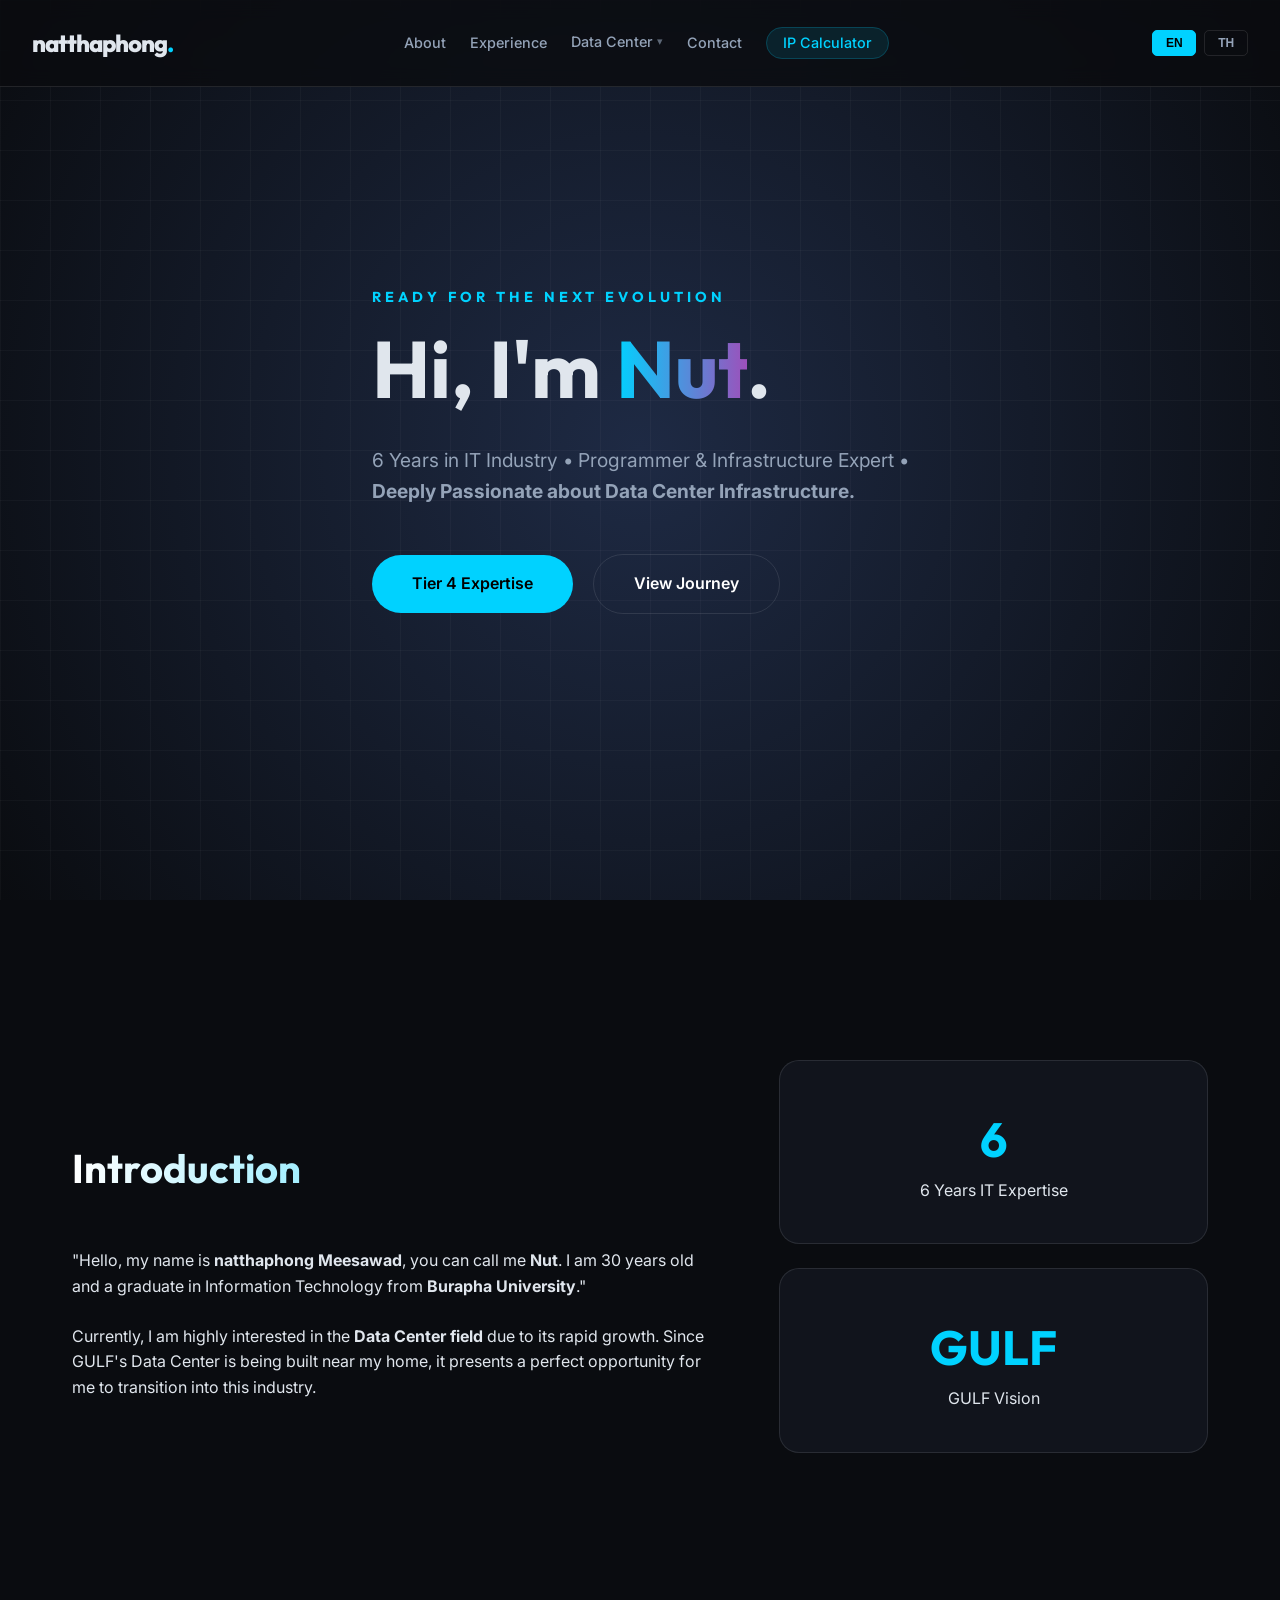
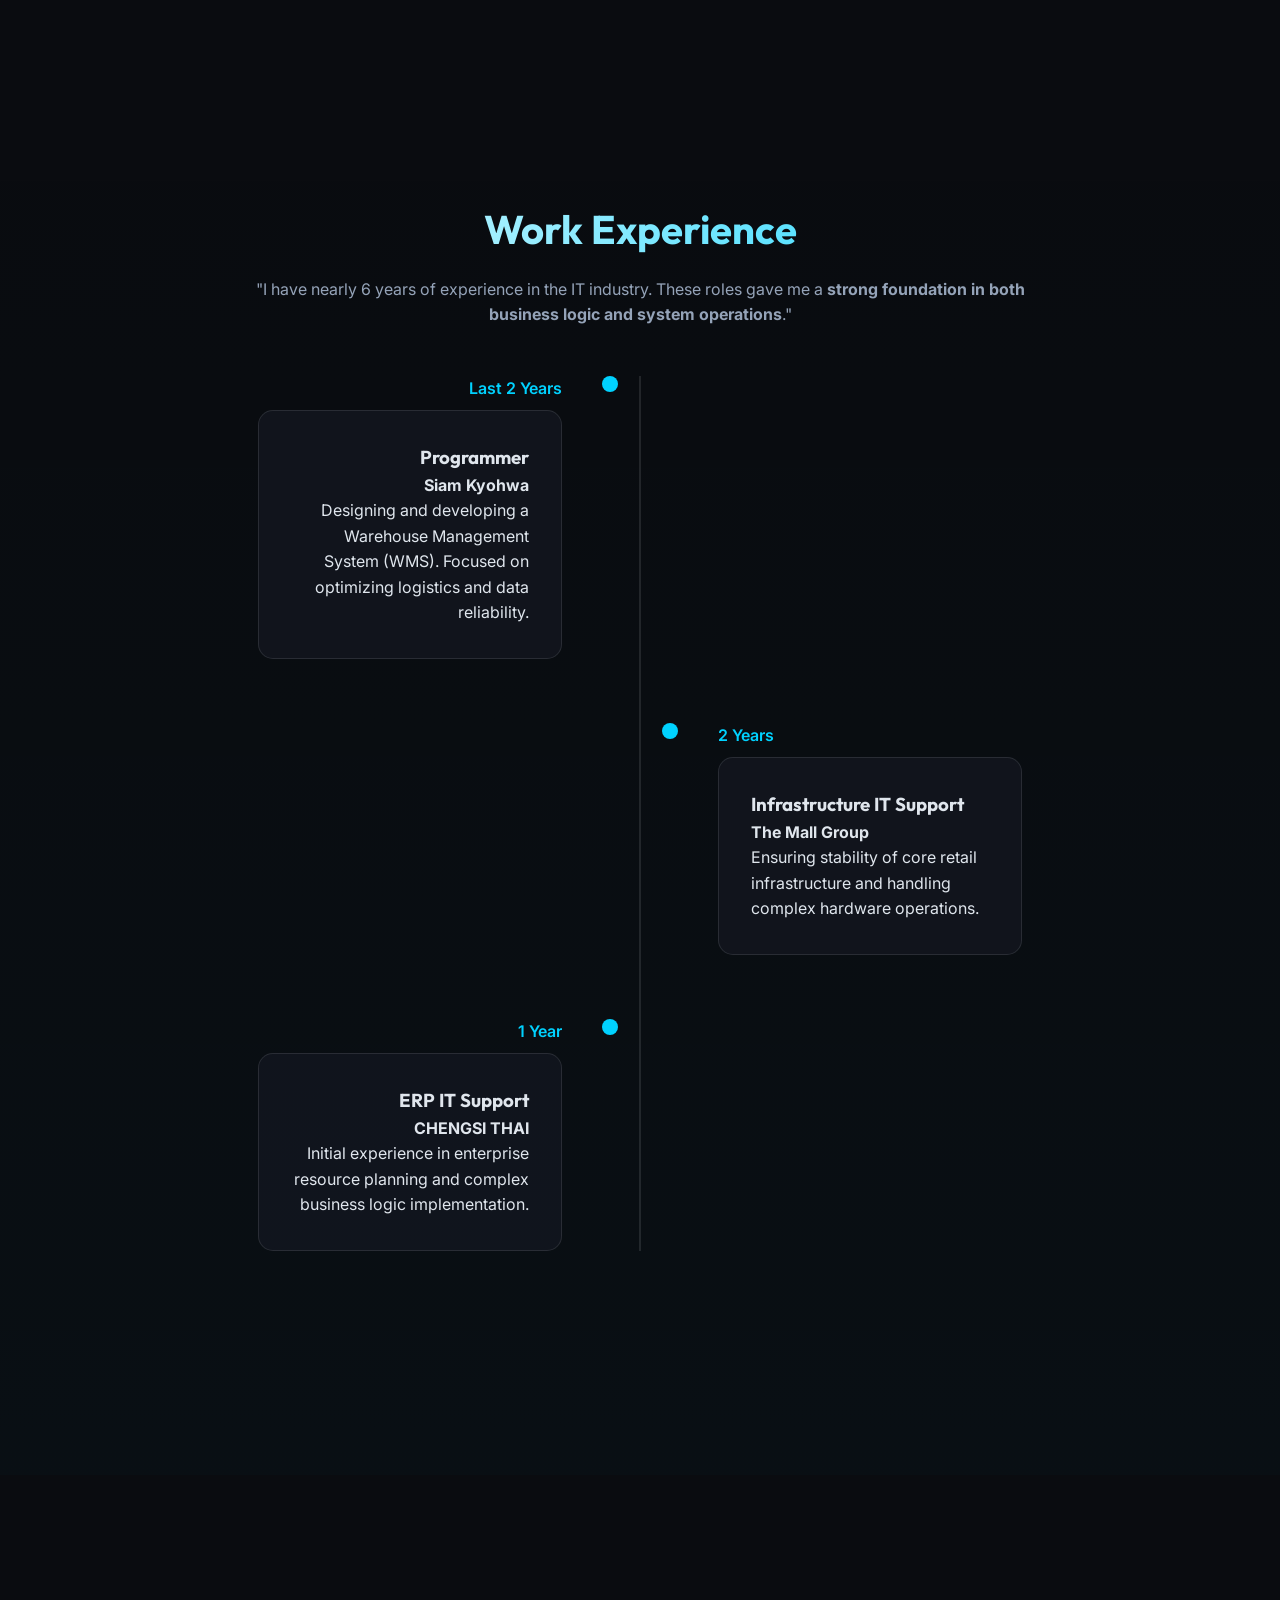
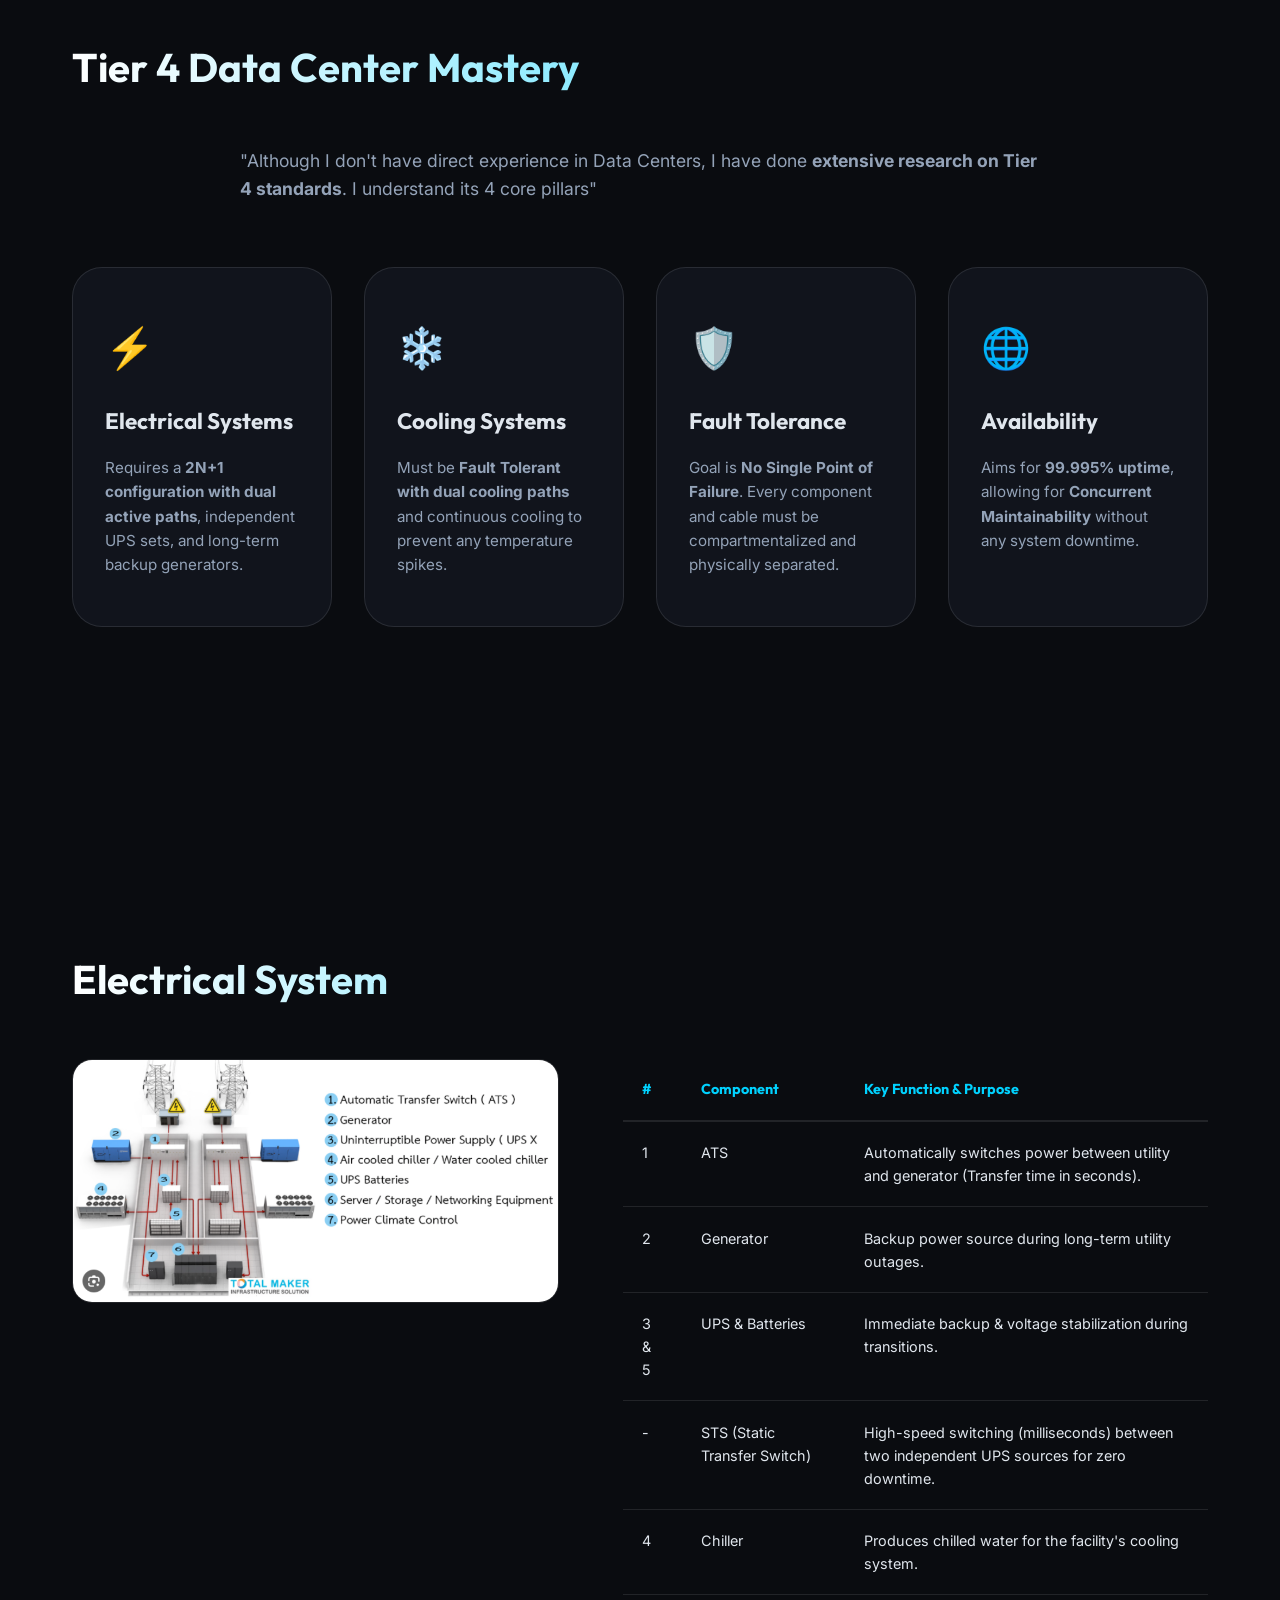
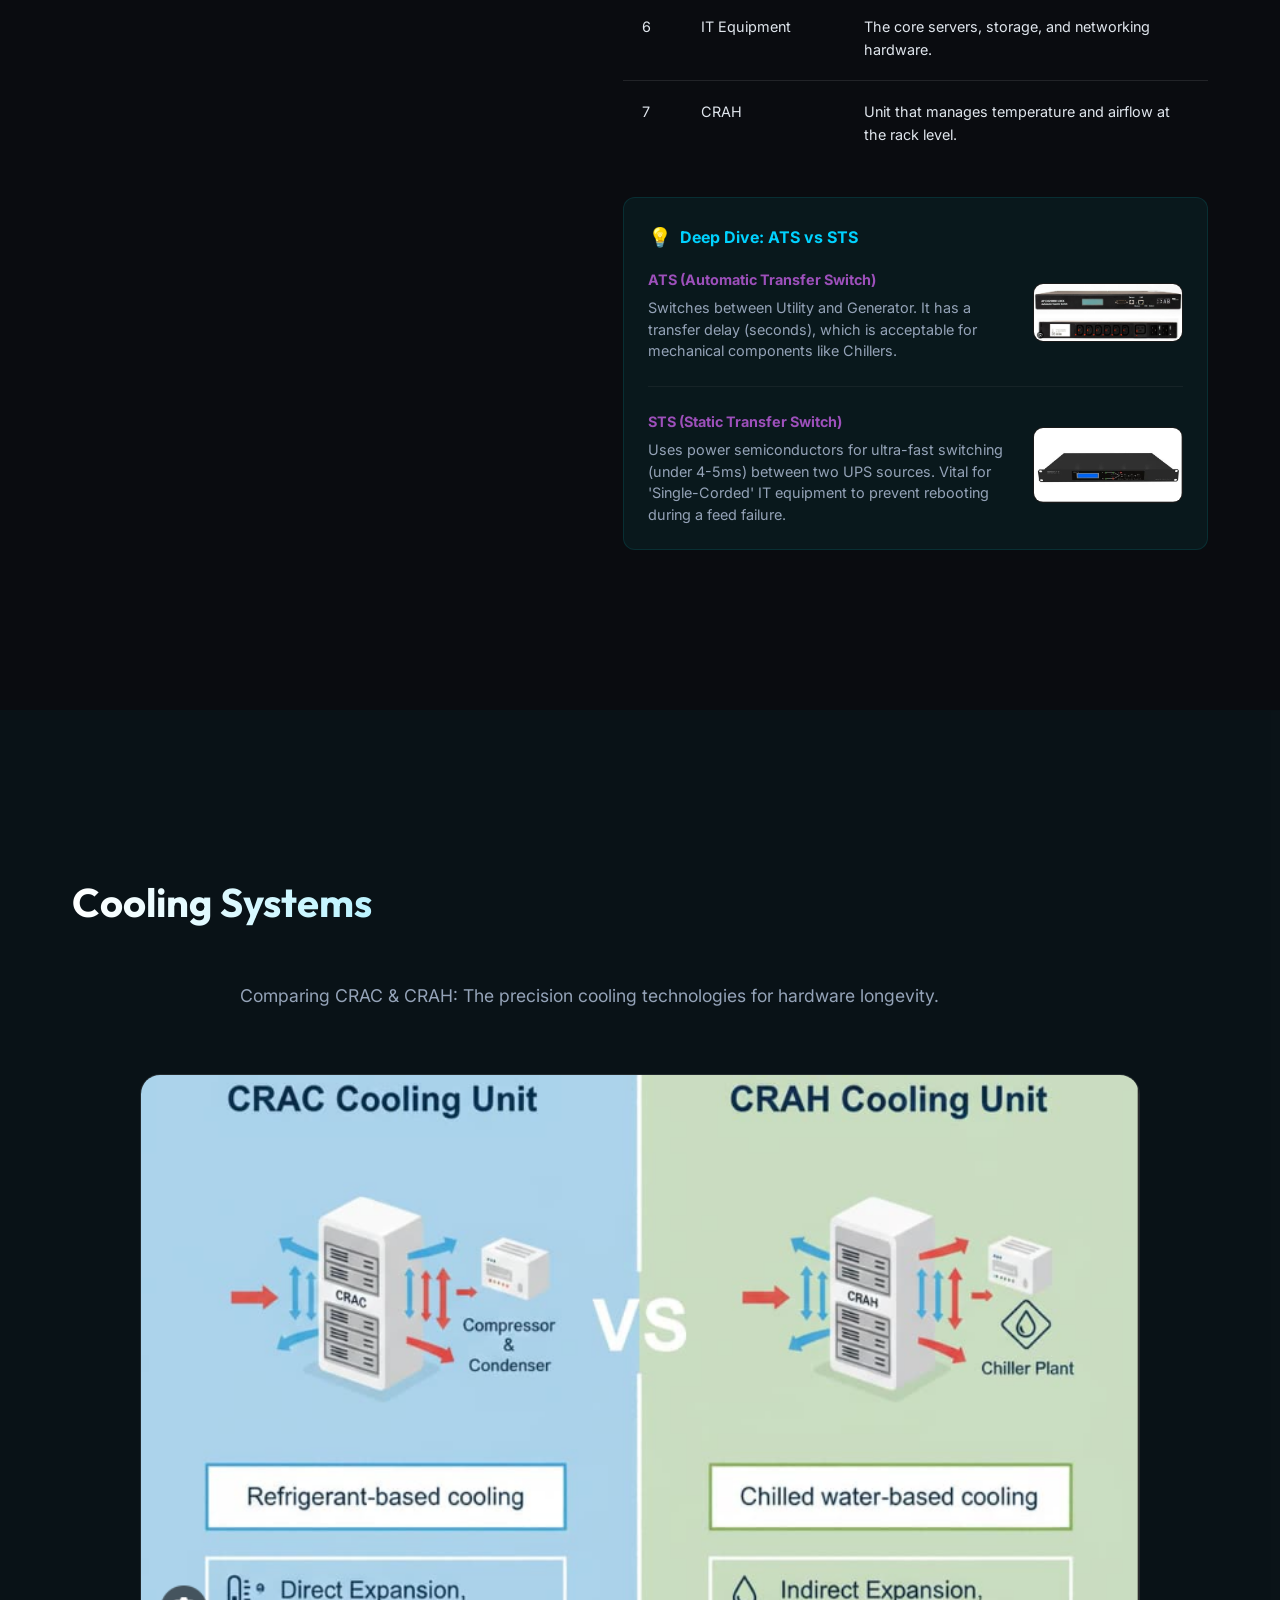
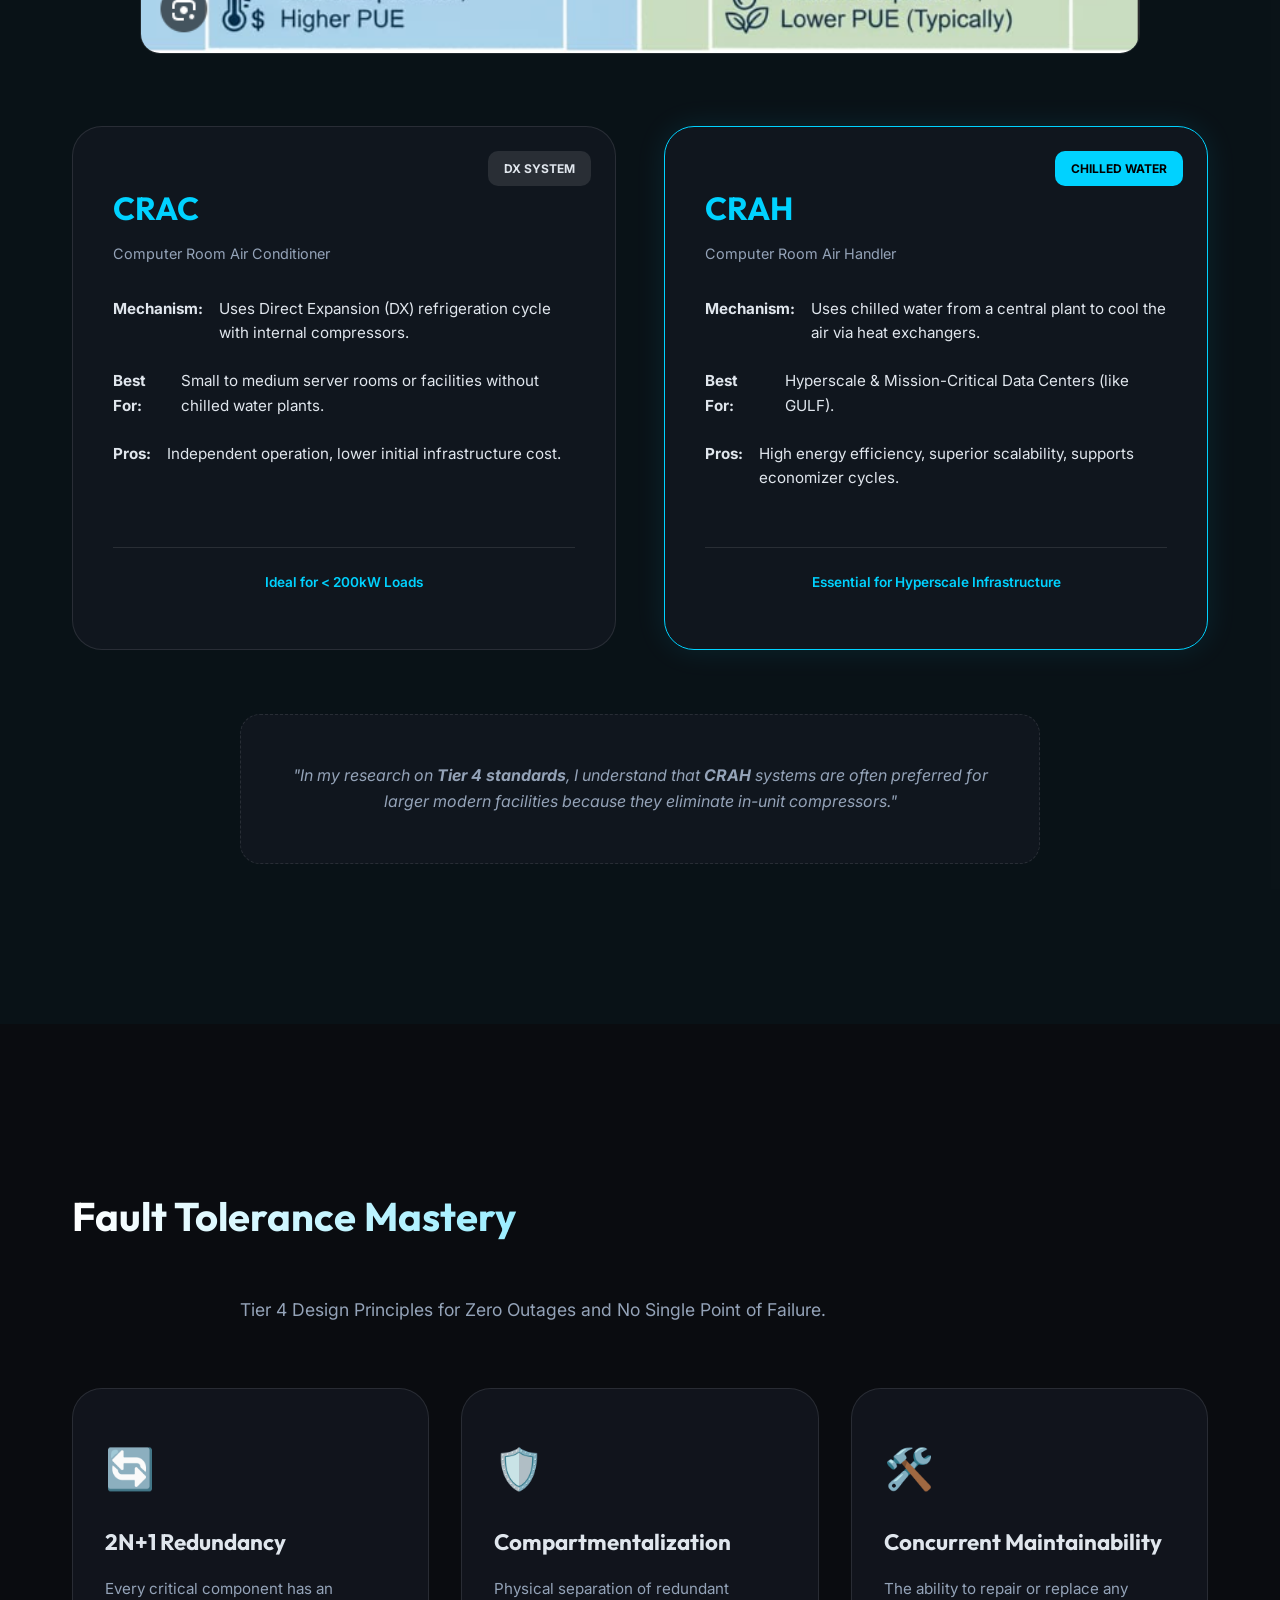
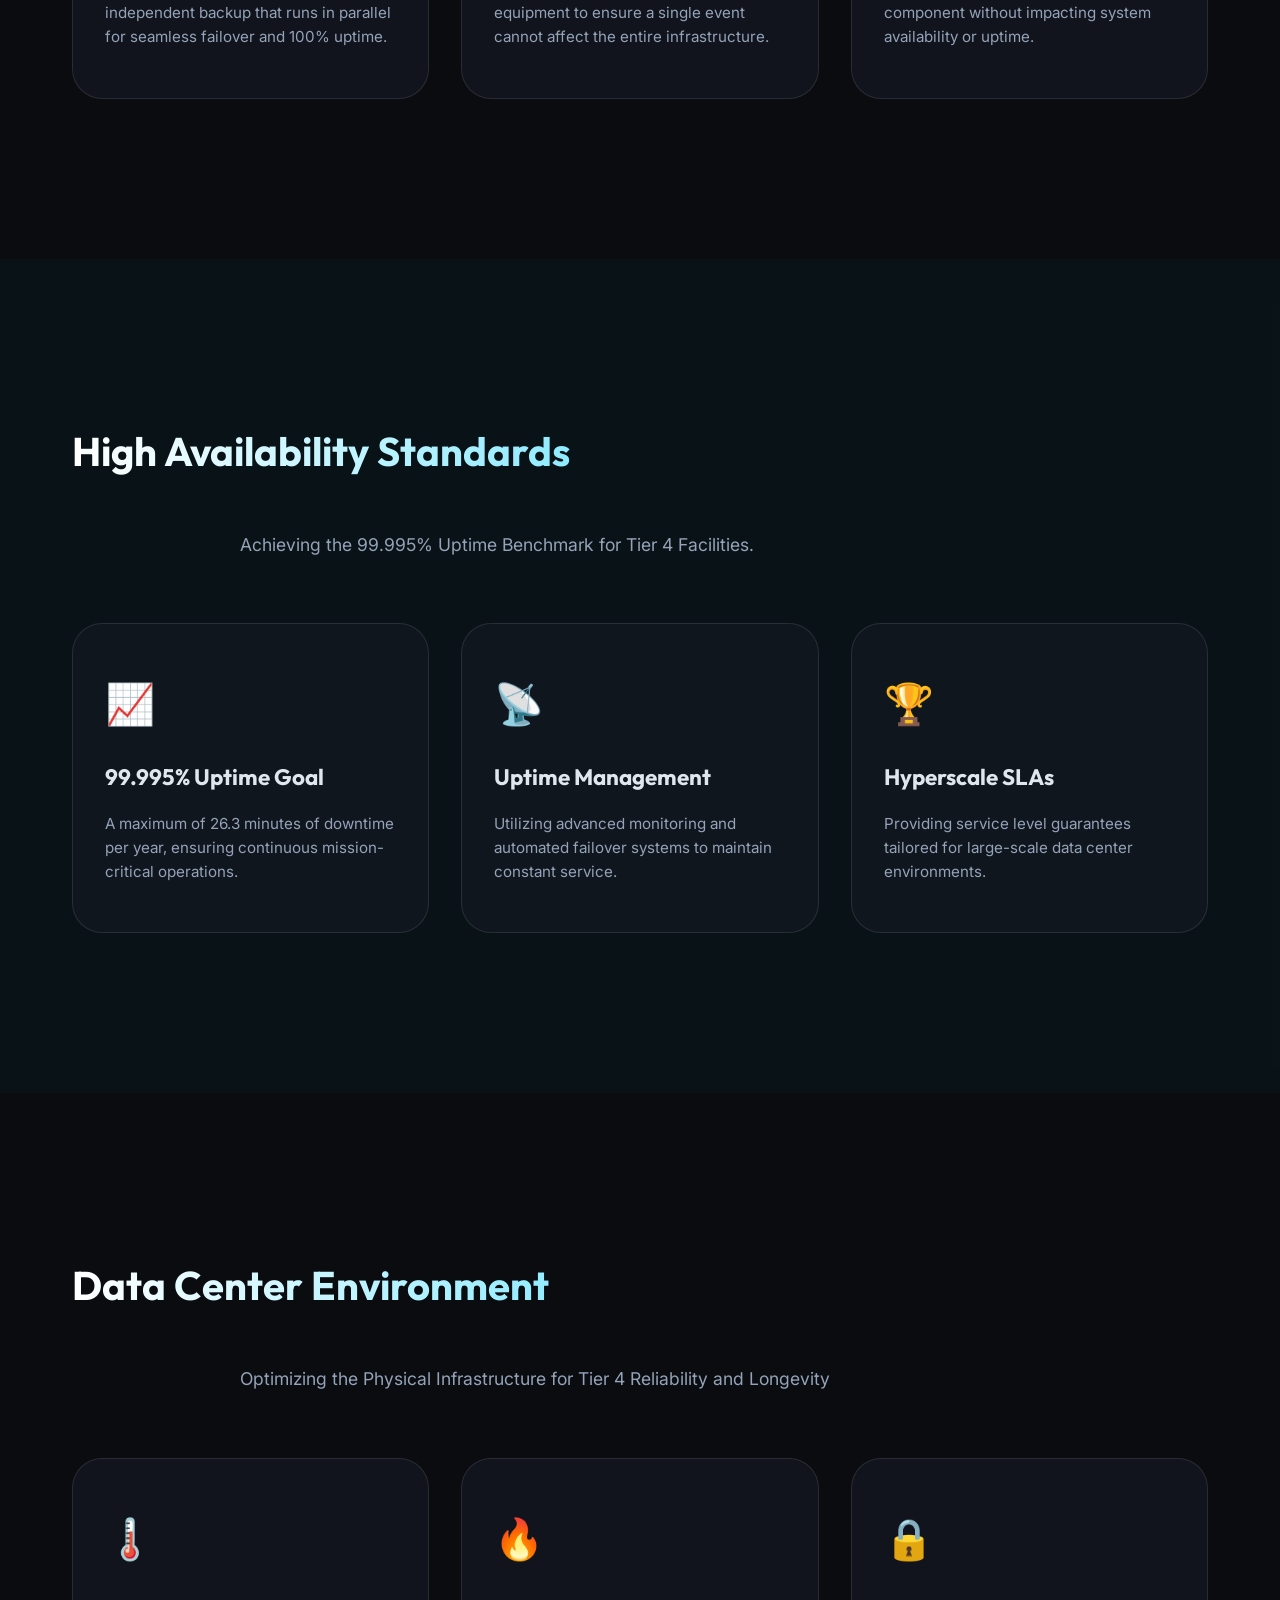
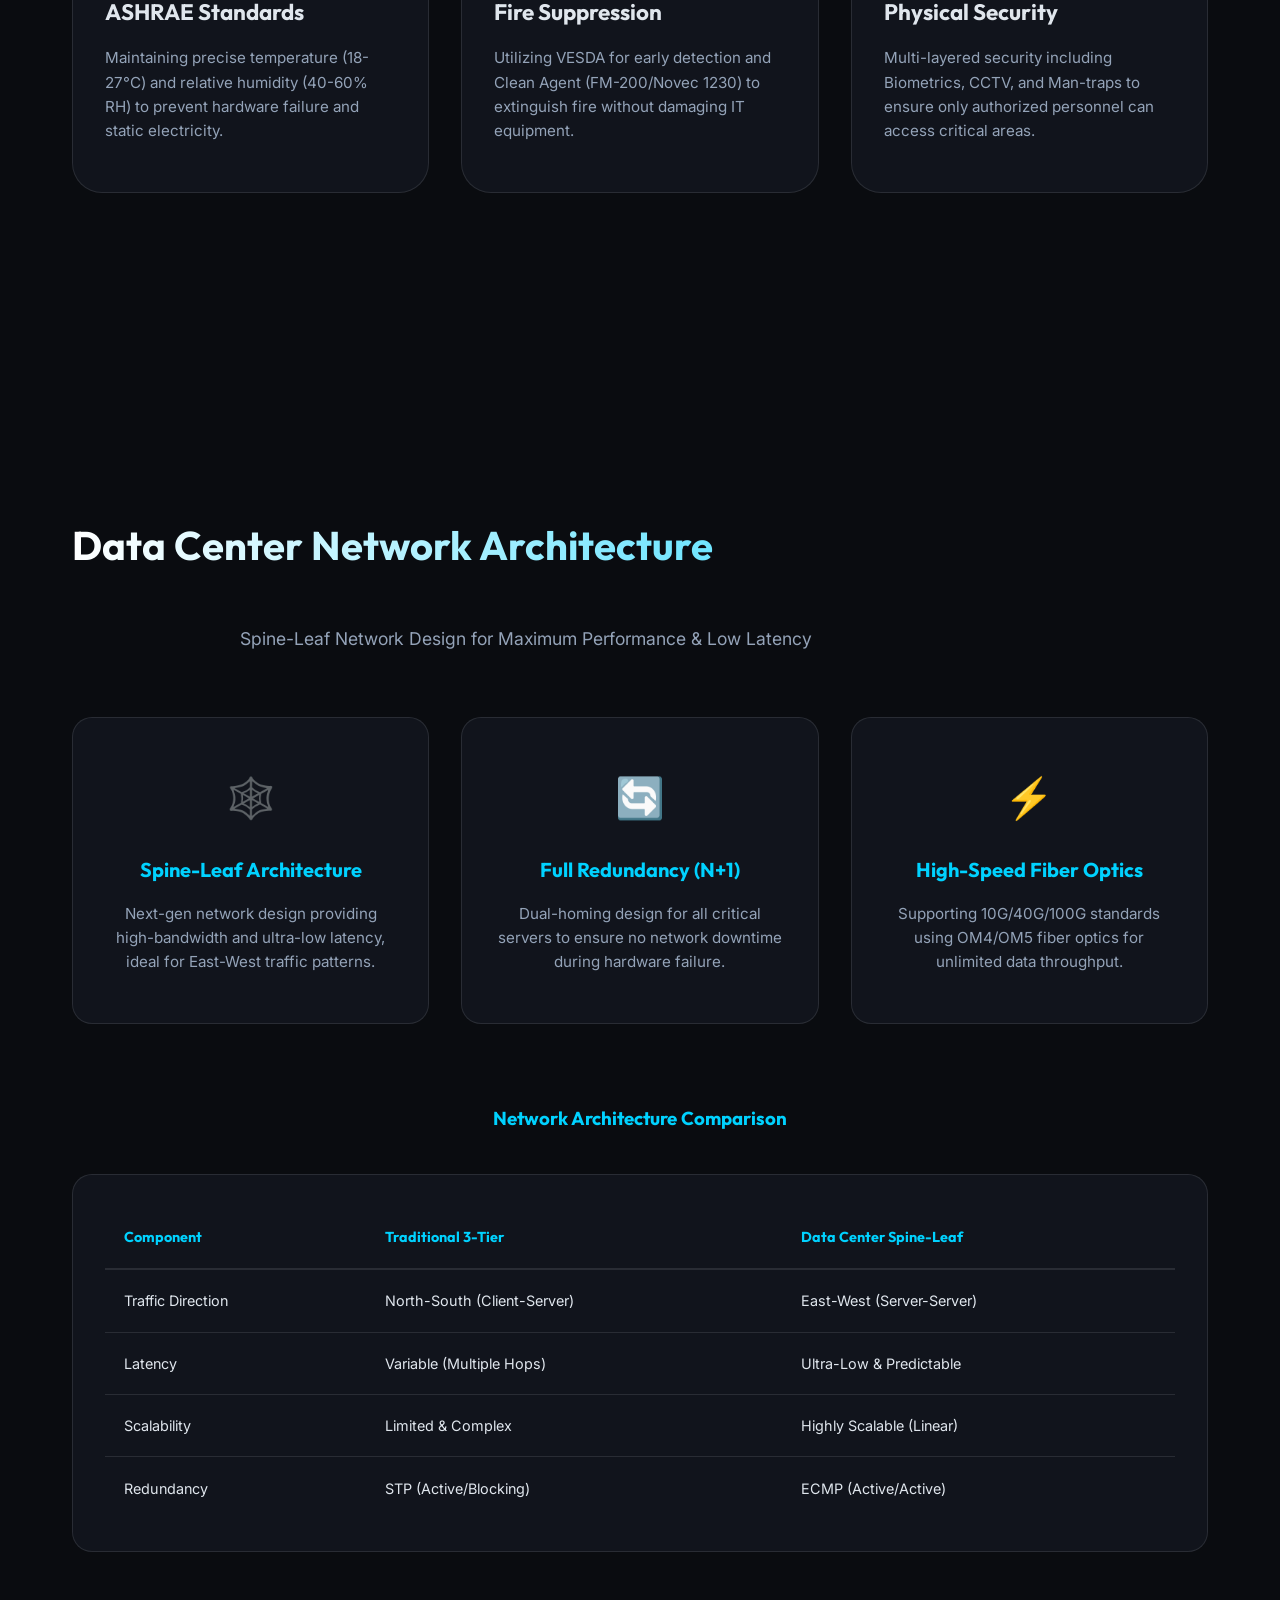
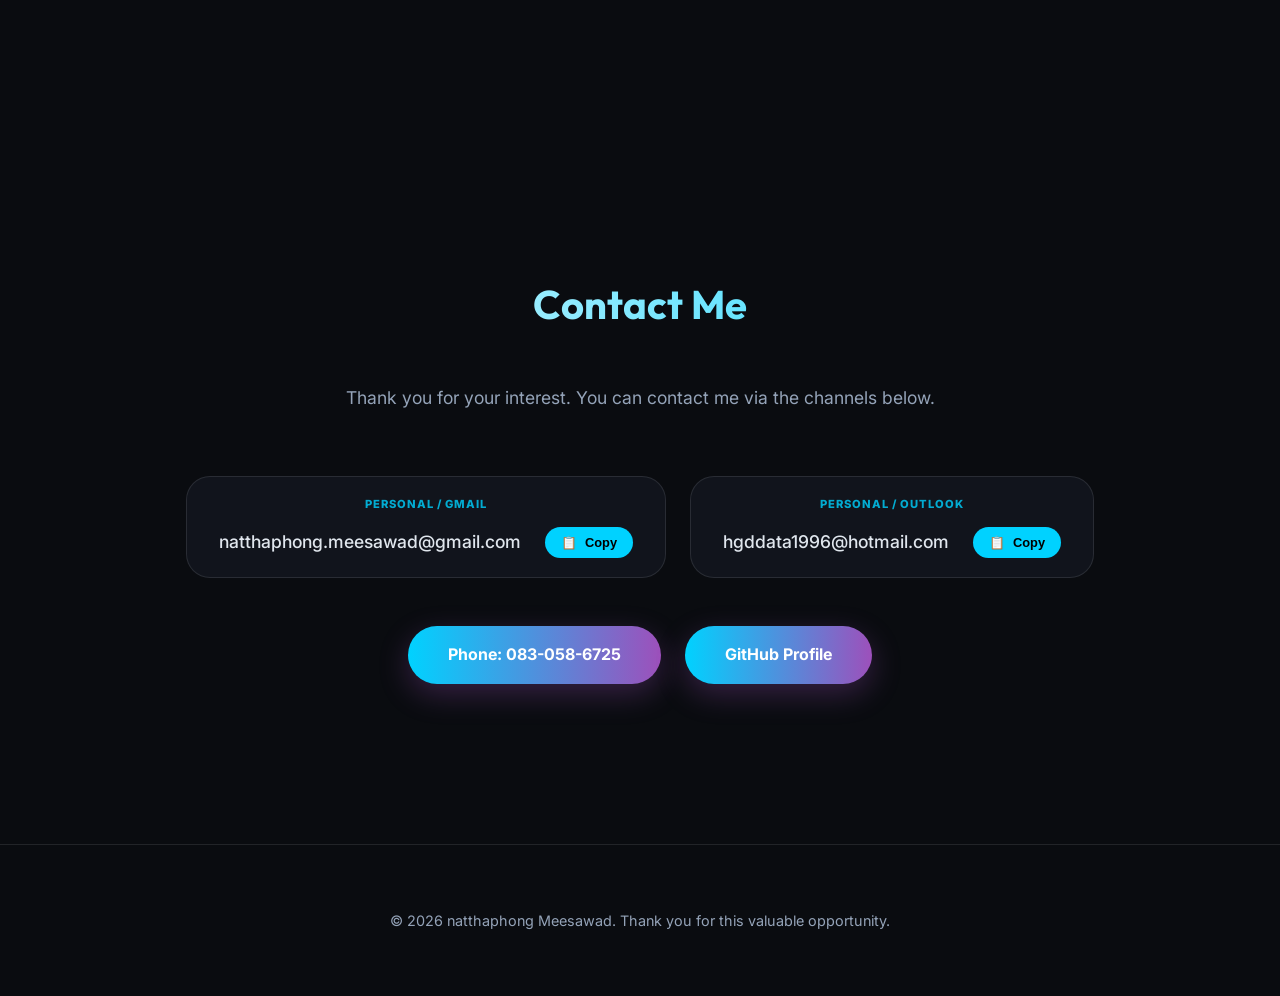
==== commit 3c941c9a: "Add navbar/footer, DC content, Cisco & OSI Introduce modular navbar and footer components, add devic" ====
--- a/index.html
+++ b/index.html
@@ -4,7 +4,7 @@
 <head>
     <meta charset="UTF-8">
     <meta name="viewport" content="width=device-width, initial-scale=1.0">
-    <title>Natthaphong Meesawad | Data Center Professional</title>
+    <title>Natthaphong Meesawad | Data Center Interview</title>
     <meta name="description"
         content="Portfolio of Natthaphong Meesawad (Nut), an IT professional with 6 years of experience specializing in WMS development and Tier 4 Data Center standards.">
 
@@ -20,27 +20,7 @@
     <div class="bg-glow"></div>
     <div class="grid-overlay"></div>
 
-    <nav>
-        <div class="container nav-content">
-            <a href="index.html" class="logo">natthaphong<span>.</span></a>
-            <ul class="nav-links">
-                <li><a href="#about" data-i18n="nav_about">About</a></li>
-                <li><a href="#experience" data-i18n="nav_experience">Experience</a></li>
-                <li><a href="#datacenter" data-i18n="nav_datacenter">Data Center</a></li>
-                <li><a href="#power-systems" data-i18n="nav_power">Electrical</a></li>
-                <li><a href="#cooling-systems" data-i18n="nav_cooling">Cooling</a></li>
-                <li><a href="#fault-tolerance" data-i18n="nav_fault">Fault Tolerance</a></li>
-                <li><a href="#availability" data-i18n="nav_availability">Availability</a></li>
-                <li><a href="#network" data-i18n="nav_network">Network</a></li>
-                <li><a href="#contact" data-i18n="nav_contact">Contact</a></li>
-                <li><a href="ip-calc.html" data-i18n="nav_calc" class="nav-btn-highlight">IP Calculator</a></li>
-            </ul>
-            <div class="lang-switcher">
-                <button class="lang-btn" onclick="setLanguage('en')">EN</button>
-                <button class="lang-btn" onclick="setLanguage('th')">TH</button>
-            </div>
-        </div>
-    </nav>
+    <nav id="main-nav"></nav>
 
     <main>
         <section id="hero" class="hero section">
@@ -148,56 +128,103 @@
 
         <section id="power-systems" class="power-systems section">
             <div class="container">
-                <h2 class="section-title" data-i18n="infra_title">Critical Infrastructure Breakdown</h2>
+                <h2 class="section-title" data-i18n="infra_title">Electrical System</h2>
                 <div class="power-grid">
                     <div class="power-image-container">
                         <img src="img/รูปแบบไฟฟ้า.png" alt="Power Diagram" class="power-diagram border-glow">
                     </div>
                     <div class="power-details">
-                                        <table class="styled-table">
-                                <thead>
-                                    <tr>
-                                        <th data-i18n="table_h_item">#</th>
-                                        <th data-i18n="table_h_comp">Component</th>
-                                        <th data-i18n="table_h_desc">Key Function & Purpose</th>
-                                    </tr>
-                                </thead>
-                                <tbody>
-                                    <tr>
-                                        <td>1</td>
-                                        <td data-i18n="infra_item1_n"><strong>ATS</strong></td>
-                                        <td data-i18n="infra_item1_d">Switches power between utility and generator.</td>
-                                    </tr>
-                                    <tr>
-                                        <td>2</td>
-                                        <td data-i18n="infra_item2_n"><strong>Generator</strong></td>
-                                        <td data-i18n="infra_item2_d">Backup power during long outages.</td>
-                                    </tr>
-                                    <tr>
-                                        <td>3 & 5</td>
-                                        <td data-i18n="infra_item3_n"><strong>UPS & Batteries</strong></td>
-                                        <td data-i18n="infra_item3_d">Immediate backup & voltage stabilization.</td>
-                                    </tr>
-                                    <tr>
-                                        <td>4</td>
-                                        <td data-i18n="infra_item4_n"><strong>Chiller</strong></td>
-                                        <td data-i18n="infra_item4_d">Produces chilled water for cooling.</td>
-                                    </tr>
-                                    <tr>
-                                        <td>6</td>
-                                        <td data-i18n="infra_item6_n"><strong>IT Equipment</strong></td>
-                                        <td data-i18n="infra_item6_d">Core IT infrastructure.</td>
-                                    </tr>
-                                    <tr>
-                                        <td>7</td>
-                                        <td data-i18n="infra_item7_n"><strong>CRAH</strong></td>
-                                        <td data-i18n="infra_item7_d">Managed temperature and airflow.</td>
-                                    </tr>
-                                </tbody>
-                            </table>
-                        </div>
-                    </div>
-                </div>
+                        <table class="styled-table">
+                            <thead>
+                                <tr>
+                                    <th data-i18n="table_h_item">#</th>
+                                    <th data-i18n="table_h_comp">Component</th>
+                                    <th data-i18n="table_h_desc">Key Function & Purpose</th>
+                                </tr>
+                            </thead>
+                            <tbody>
+                                <tr>
+                                    <td>1</td>
+                                    <td data-i18n="infra_item1_n"><strong>ATS</strong></td>
+                                    <td data-i18n="infra_item1_d">Switches power between utility and generator.</td>
+                                </tr>
+                                <tr>
+                                    <td>2</td>
+                                    <td data-i18n="infra_item2_n"><strong>Generator</strong></td>
+                                    <td data-i18n="infra_item2_d">Backup power during long outages.</td>
+                                </tr>
+                                <tr>
+                                    <td>3 & 5</td>
+                                    <td data-i18n="infra_item3_n"><strong>UPS & Batteries</strong></td>
+                                    <td data-i18n="infra_item3_d">Immediate backup & voltage stabilization.</td>
+                                </tr>
+                                <tr>
+                                    <td>-</td>
+                                    <td data-i18n="infra_item_sts_n"><strong>STS</strong></td>
+                                    <td data-i18n="infra_item_sts_d">High-speed switching between two power sources.
+                                    </td>
+                                </tr>
+                                <tr>
+                                    <td>4</td>
+                                    <td data-i18n="infra_item4_n"><strong>Chiller</strong></td>
+                                    <td data-i18n="infra_item4_d">Produces chilled water for cooling.</td>
+                                </tr>
+                                <tr>
+                                    <td>6</td>
+                                    <td data-i18n="infra_item6_n"><strong>IT Equipment</strong></td>
+                                    <td data-i18n="infra_item6_d">Core IT infrastructure.</td>
+                                </tr>
+                                <tr>
+                                    <td>7</td>
+                                    <td data-i18n="infra_item7_n"><strong>CRAH</strong></td>
+                                    <td data-i18n="infra_item7_d">Managed temperature and airflow.</td>
+                                </tr>
+                            </tbody>
+                        </table>
+
+                        <div class="info-box border-glow"
+                            style="margin-top: 2rem; padding: 1.5rem; background: rgba(0, 243, 255, 0.05); border-radius: 12px; border: 1px solid rgba(0, 243, 255, 0.1);">
+                            <h4
+                                style="color: var(--primary); margin-bottom: 1rem; display: flex; align-items: center; gap: 0.5rem;">
+                                <span style="font-size: 1.2rem;">💡</span> <span data-i18n="power_detail_title">Deep
+                                    Dive: ATS vs STS</span>
+                            </h4>
+                            <div style="display: grid; gap: 1.5rem; font-size: 0.9rem; line-height: 1.5;">
+                                <div style="display: flex; gap: 1.5rem; align-items: center; flex-wrap: wrap;">
+                                    <div style="flex: 1; min-width: 250px;">
+                                        <strong style="color: var(--secondary);">ATS (Automatic Transfer
+                                            Switch)</strong>
+                                        <p style="margin-top: 0.4rem; color: var(--text-dim);" data-i18n="ats_detail">
+                                            สลับแหล่งจ่ายระหว่าง Utility และ Generator เมื่อไฟดับ โดยมีเวลาหน่วง
+                                            (Seconds) เหมาะสำหรับอุปกรณ์ที่ไม่ซีเรียสเรื่องไฟกระพริบ
+                                        </p>
+                                    </div>
+                                    <div style="width: 150px; flex-shrink: 0;">
+                                        <img src="img/ATS.png" alt="ATS Device" class="device-thumb border-glow"
+                                            style="width: 100%; height: auto; border-radius: 10px; border: 1px solid var(--border); background: #000;">
+                                    </div>
+                                </div>
+
+                                <div style="height: 1px; background: rgba(255,255,255,0.05);"></div>
+
+                                <div style="display: flex; gap: 1.5rem; align-items: center; flex-wrap: wrap;">
+                                    <div style="flex: 1; min-width: 250px;">
+                                        <strong style="color: var(--secondary);">STS (Static Transfer Switch)</strong>
+                                        <p style="margin-top: 0.4rem; color: var(--text-dim);" data-i18n="sts_detail">
+                                            ใช้สารกึ่งตัวนำทำให้สลับไฟได้เร็วมาก (Milliseconds) ระหว่าง UPS 2 แหล่ง
+                                            เหมาะสำหรับอุปกรณ์ IT ที่มีสายจ่ายไฟเส้นเดียวเพื่อป้องกันเครื่องดับ
+                                        </p>
+                                    </div>
+                                    <div style="width: 150px; flex-shrink: 0;">
+                                        <img src="img/STS.png" alt="STS Device" class="device-thumb border-glow"
+                                            style="width: 100%; height: auto; border-radius: 10px; border: 1px solid var(--border); background: #000;">
+                                    </div>
+                                </div>
+                            </div>
+                        </div>
+                    </div>
+                </div>
+            </div>
             </div>
         </section>
 
@@ -206,6 +233,11 @@
                 <h2 class="section-title" data-i18n="cooling_title">Cooling Mastery</h2>
                 <p class="section-subtitle" data-i18n="cooling_subtitle">Comparing CRAC &
                     CRAH...</p>
+
+                <div class="cooling-image-container text-center" style="margin-bottom: 4rem;">
+                    <img src="img/CRACandCRAH.png" alt="CRAC vs CRAH Comparison" class="cooling-diagram border-glow"
+                        style="max-width: 1000px; width: 100%; border-radius: 20px; border: 1px solid var(--border);">
+                </div>
                 <div class="cooling-grid">
                     <div class="cooling-card border-glow">
                         <div class="cooling-badge">DX System</div>
@@ -285,6 +317,36 @@
                         <div class="pillar-icon">🏆</div>
                         <h3 data-i18n="av_card3_t">Hyperscale SLAs</h3>
                         <p data-i18n="av_card3_d">Providing service level guarantees tailored for large-scale...</p>
+                    </div>
+                </div>
+            </div>
+        </section>
+
+        <!-- Data Center Environment Section -->
+        <section id="environment" class="environment section">
+            <div class="container">
+                <h2 class="section-title" data-i18n="env_title">Data Center Environment</h2>
+                <p class="section-subtitle" data-i18n="env_subtitle">Optimizing the Physical Infrastructure for Tier 4
+                    Reliability</p>
+
+                <div class="pillars-grid">
+                    <div class="pillar-card border-glow">
+                        <div class="pillar-icon">🌡️</div>
+                        <h3 data-i18n="env_card1_t">ASHRAE Standards</h3>
+                        <p data-i18n="env_card1_d">Maintaining precise temperature (18-27°C) and humidity control to
+                            prevent hardware failure and static electricity.</p>
+                    </div>
+                    <div class="pillar-card border-glow">
+                        <div class="pillar-icon">🔥</div>
+                        <h3 data-i18n="env_card2_t">Fire Suppression</h3>
+                        <p data-i18n="env_card2_d">Utilizing VESDA for early detection and Clean Agent (FM-200/Novec
+                            1230) to extinguish fire without damaging IT equipment.</p>
+                    </div>
+                    <div class="pillar-card border-glow">
+                        <div class="pillar-icon">🔒</div>
+                        <h3 data-i18n="env_card3_t">Physical Security</h3>
+                        <p data-i18n="env_card3_d">Multi-layered security including Biometrics, CCTV, and Man-traps to
+                            ensure only authorized personnel can access critical areas.</p>
                     </div>
                 </div>
             </div>
@@ -395,11 +457,7 @@
         </section>
     </main>
 
-    <footer>
-        <div class="container text-center">
-            <p data-i18n="footer">&copy; 2024 natthaphong Meesawad.</p>
-        </div>
-    </footer>
+    <footer id="main-footer"></footer>
 
     <script src="script.js"></script>
 </body>
--- a/style.css
+++ b/style.css
@@ -146,6 +146,85 @@
     color: var(--primary);
 }
 
+/* Dropdown Menu */
+.dropdown {
+    position: relative;
+}
+
+.dropdown-trigger {
+    display: flex;
+    align-items: center;
+    gap: 0.3rem;
+    cursor: pointer;
+}
+
+.dropdown-trigger .arrow {
+    font-size: 0.7rem;
+    transition: var(--transition);
+    opacity: 0.6;
+}
+
+.dropdown-menu {
+    position: absolute;
+    top: calc(100% + 15px);
+    left: 50%;
+    transform: translateX(-50%) translateY(10px);
+    background: rgba(10, 12, 16, 0.95);
+    backdrop-filter: blur(20px);
+    border: 1px solid var(--border);
+    border-radius: 15px;
+    padding: 1rem 0;
+    min-width: 220px;
+    box-shadow: 0 20px 50px rgba(0, 0, 0, 0.5), 0 0 20px rgba(0, 210, 255, 0.05);
+    opacity: 0;
+    visibility: hidden;
+    transition: all 0.3s cubic-bezier(0.4, 0, 0.2, 1);
+    list-style: none;
+    z-index: 1000;
+}
+
+/* Transparent bridge to prevent menu from closing when moving mouse */
+.dropdown::after {
+    content: '';
+    position: absolute;
+    top: 100%;
+    left: 0;
+    width: 100%;
+    height: 20px;
+}
+
+.dropdown:hover .dropdown-menu {
+    opacity: 1;
+    visibility: visible;
+    transform: translateX(-50%) translateY(0);
+}
+
+.dropdown:hover .arrow {
+    transform: rotate(180deg);
+    opacity: 1;
+    color: var(--primary);
+}
+
+.dropdown-menu li {
+    width: 100%;
+}
+
+.dropdown-menu li a {
+    display: block;
+    padding: 0.8rem 1.5rem !important;
+    font-size: 0.85rem !important;
+    color: var(--text-dim) !important;
+    transition: var(--transition) !important;
+    text-align: left;
+    border-radius: 0;
+}
+
+.dropdown-menu li a:hover {
+    background: rgba(0, 210, 255, 0.1);
+    color: var(--primary) !important;
+    padding-left: 1.8rem !important;
+}
+
 .nav-btn-highlight {
     background: rgba(0, 210, 255, 0.1);
     padding: 0.4rem 1rem !important;
@@ -700,3 +779,66 @@
     .timeline-item::after { left: -8px !important; }
     .headline { font-size: 3rem; }
 }
+
+/* Image Lightbox / Modal */
+.image-zoom-trigger {
+    cursor: zoom-in;
+    transition: transform 0.3s ease;
+}
+
+.image-zoom-trigger:hover {
+    transform: scale(1.02);
+    filter: brightness(1.1);
+}
+
+.img-modal {
+    display: none;
+    position: fixed;
+    z-index: 9999;
+    top: 0;
+    left: 0;
+    width: 100%;
+    height: 100%;
+    background-color: rgba(0, 5, 10, 0.95);
+    backdrop-filter: blur(10px);
+    justify-content: center;
+    align-items: center;
+    opacity: 0;
+    transition: opacity 0.3s ease;
+}
+
+.img-modal.active {
+    display: flex;
+    opacity: 1;
+}
+
+.img-modal-content {
+    max-width: 90%;
+    max-height: 90%;
+    border-radius: 20px;
+    box-shadow: 0 0 50px rgba(0, 210, 255, 0.3);
+    border: 1px solid rgba(255, 255, 255, 0.1);
+    transform: scale(0.9);
+    transition: transform 0.3s cubic-bezier(0.18, 0.89, 0.32, 1.28);
+}
+
+.img-modal.active .img-modal-content {
+    transform: scale(1);
+}
+
+.img-modal-close {
+    position: absolute;
+    top: 30px;
+    right: 40px;
+    color: #fff;
+    font-size: 40px;
+    font-weight: bold;
+    cursor: pointer;
+    transition: 0.3s;
+    z-index: 10000;
+}
+
+.img-modal-close:hover {
+    color: var(--primary);
+    transform: rotate(90deg);
+}
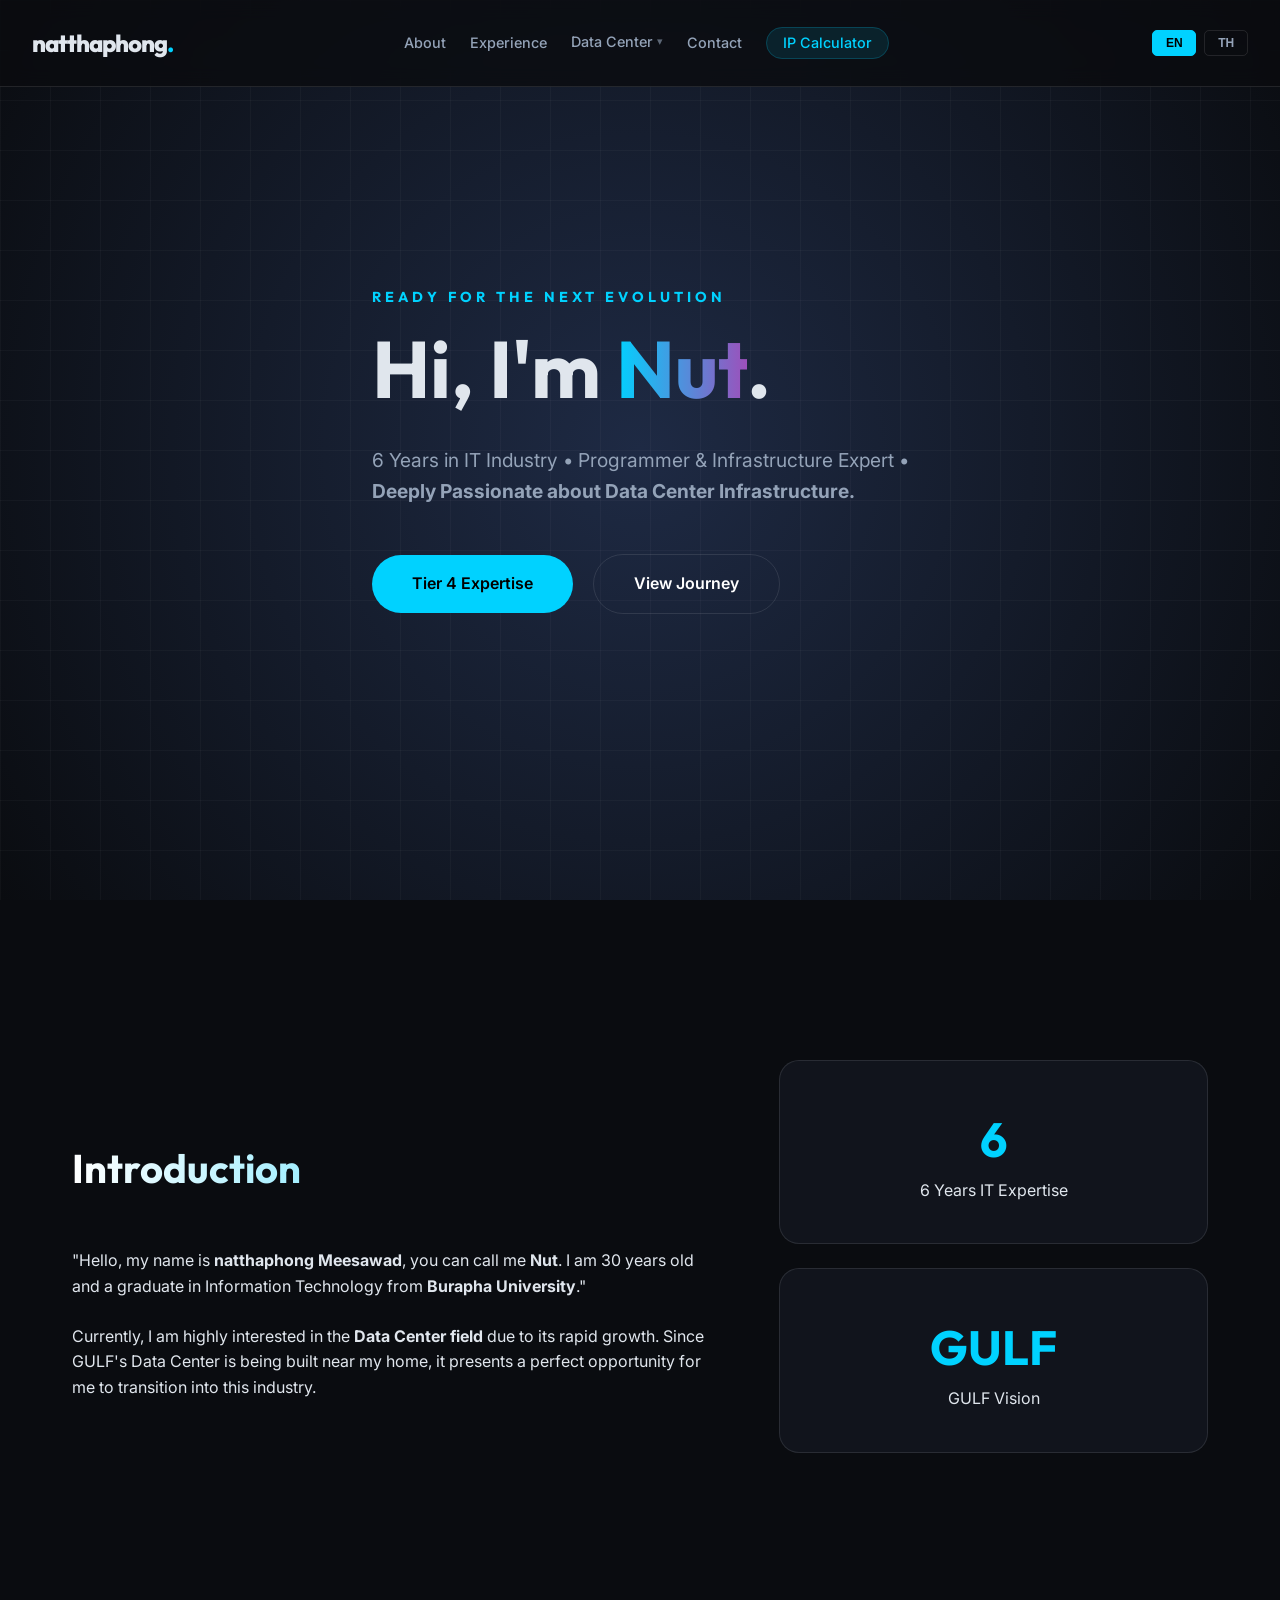
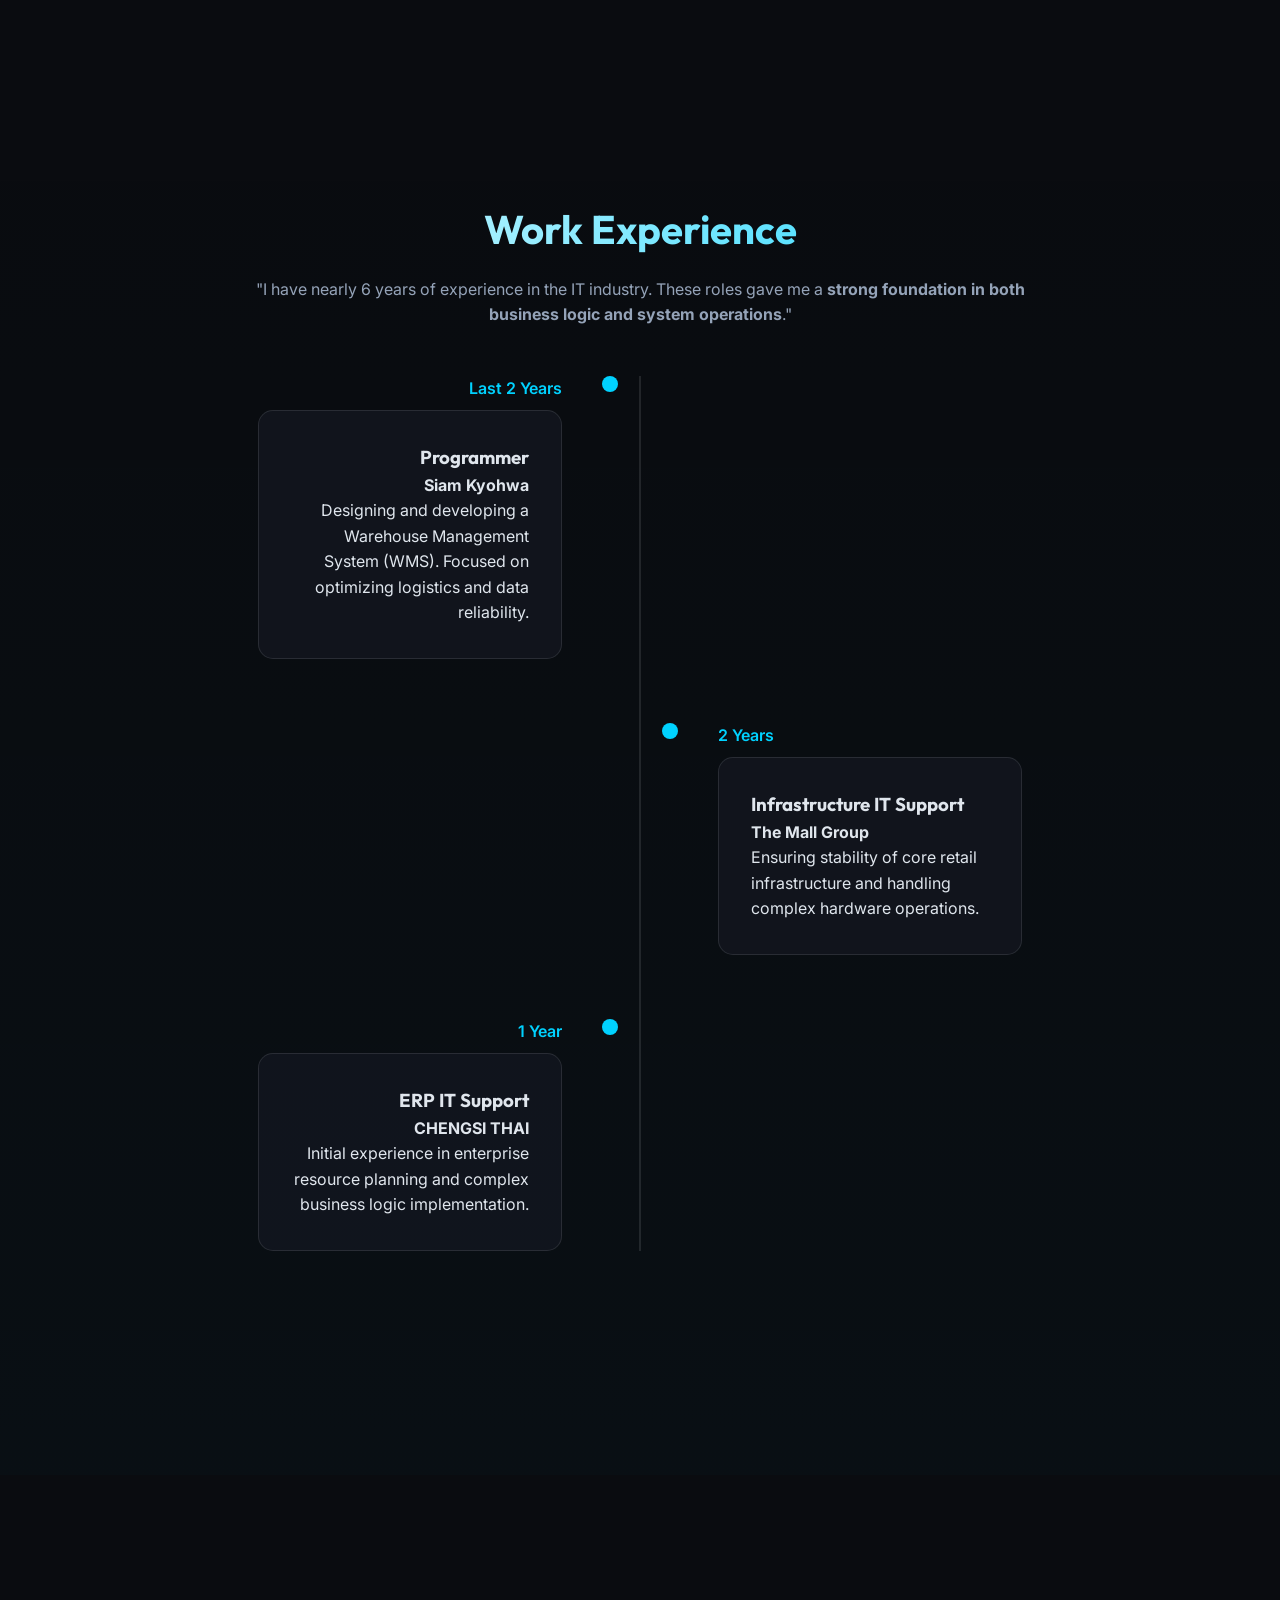
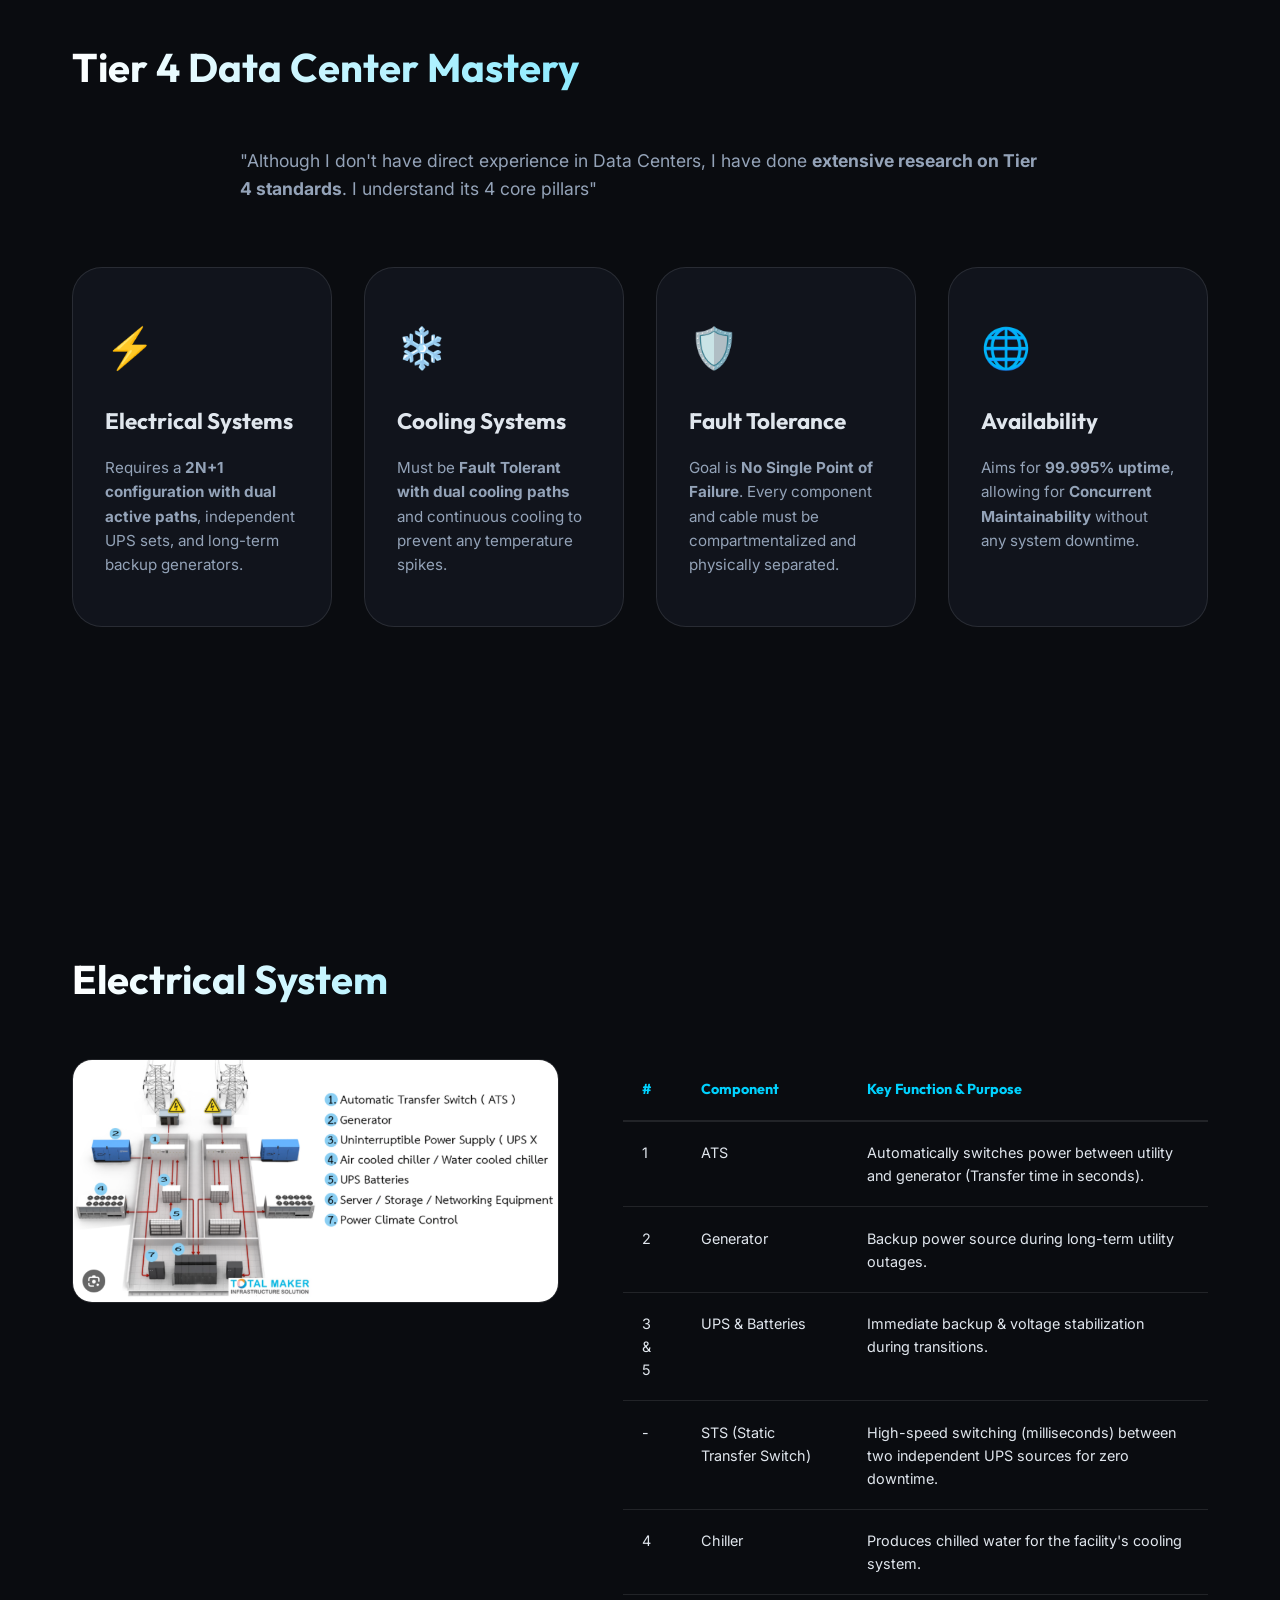
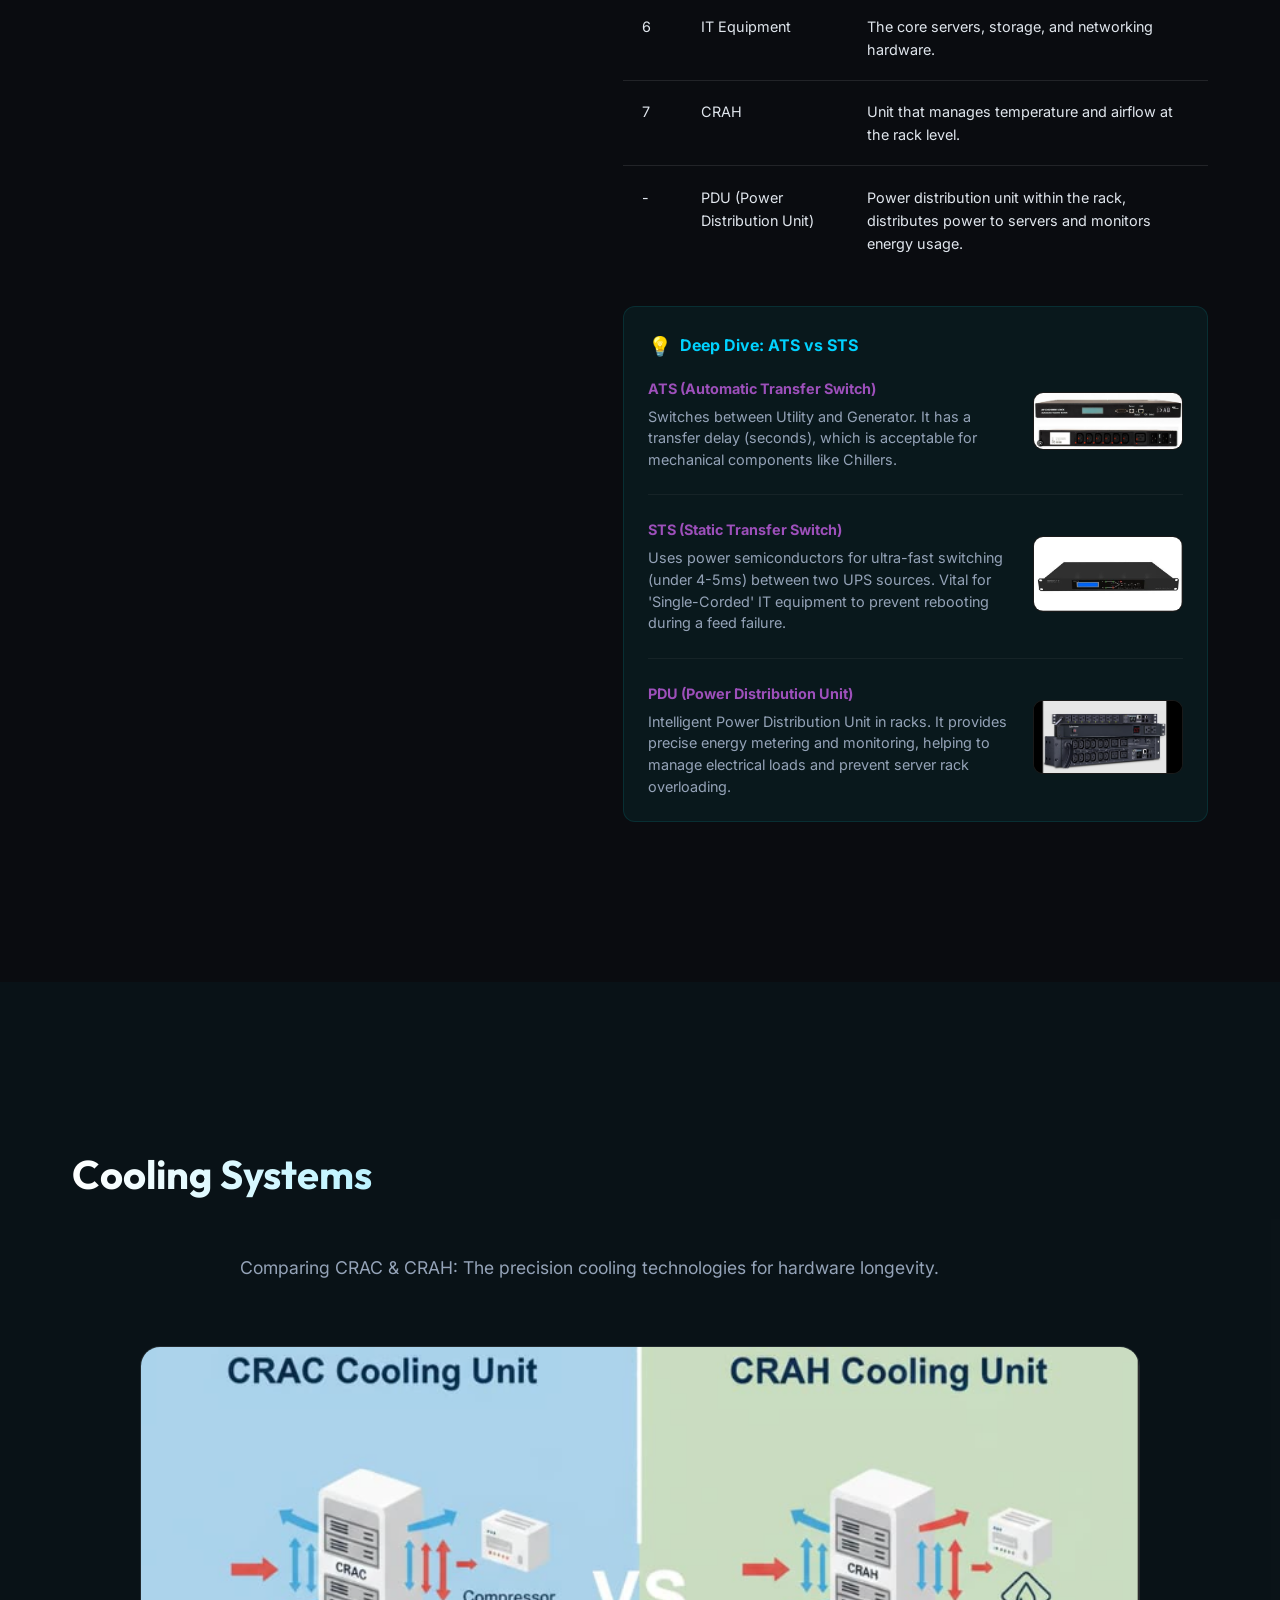
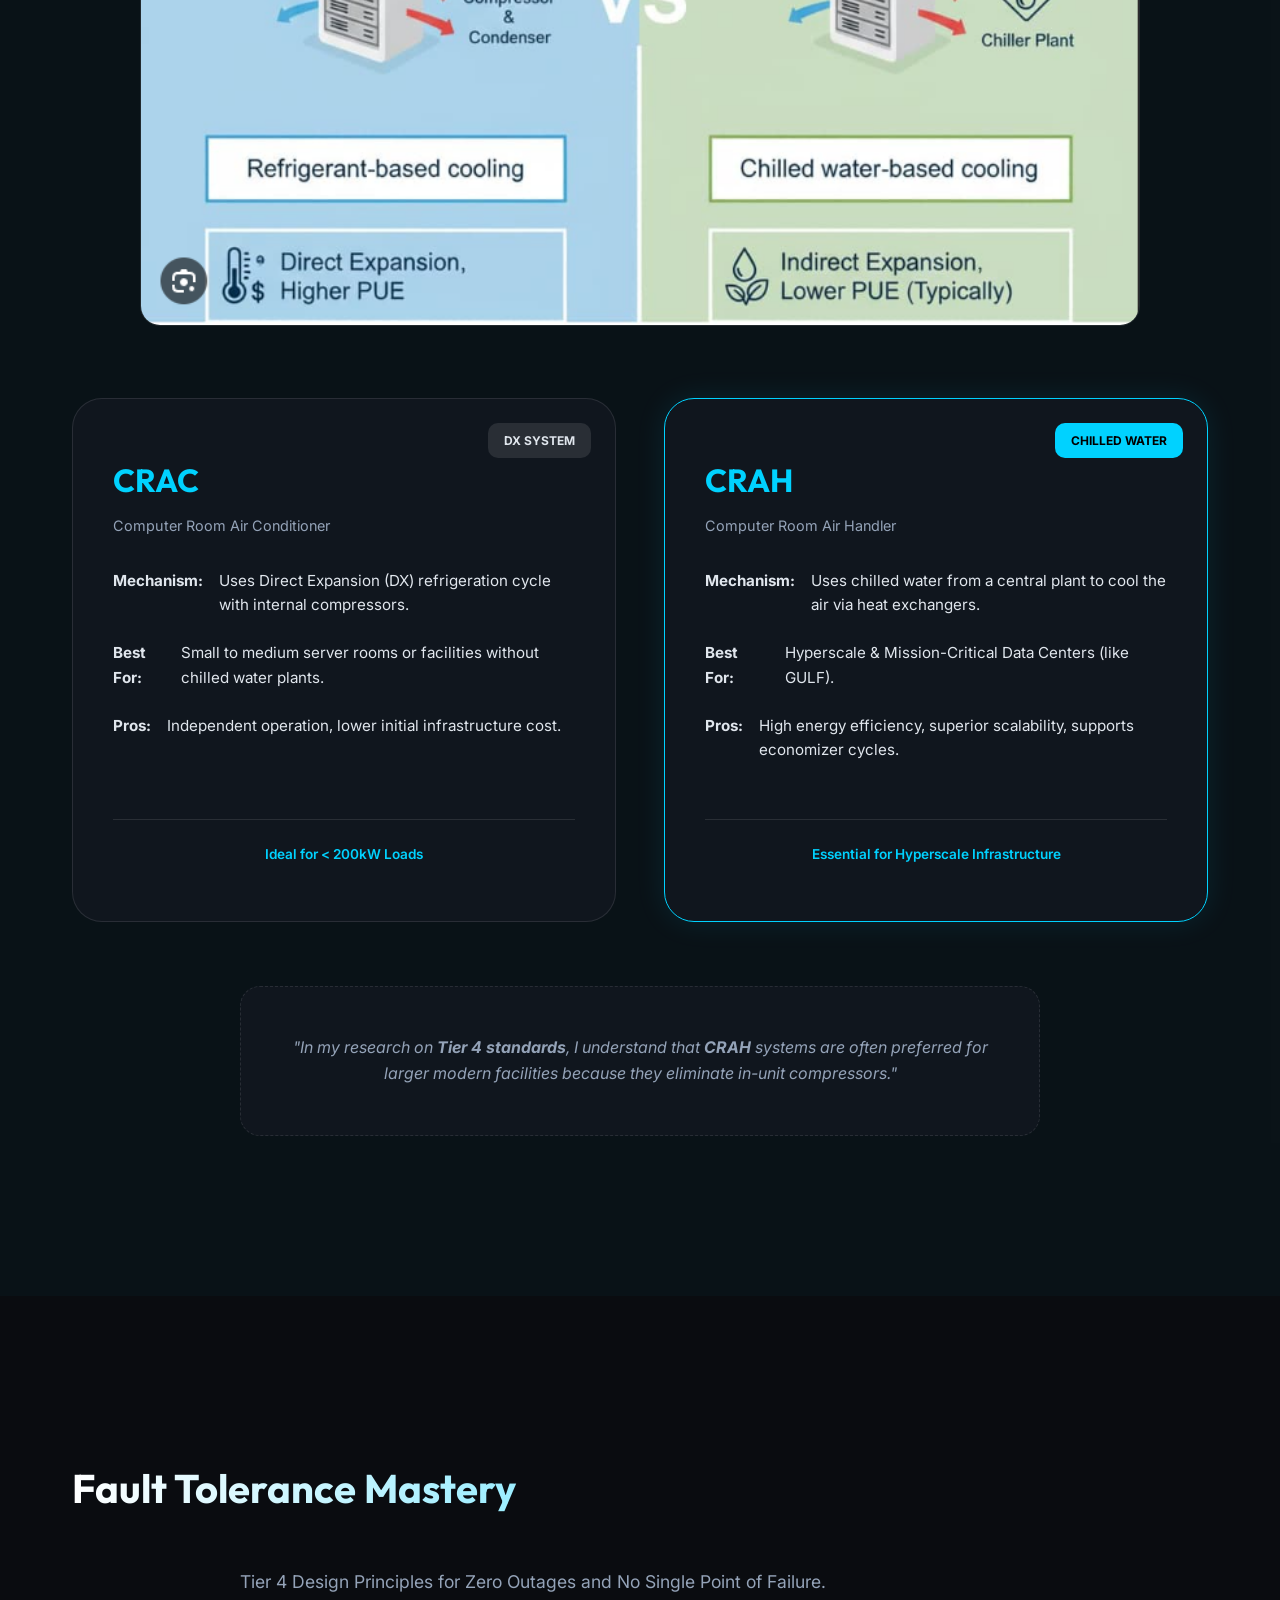
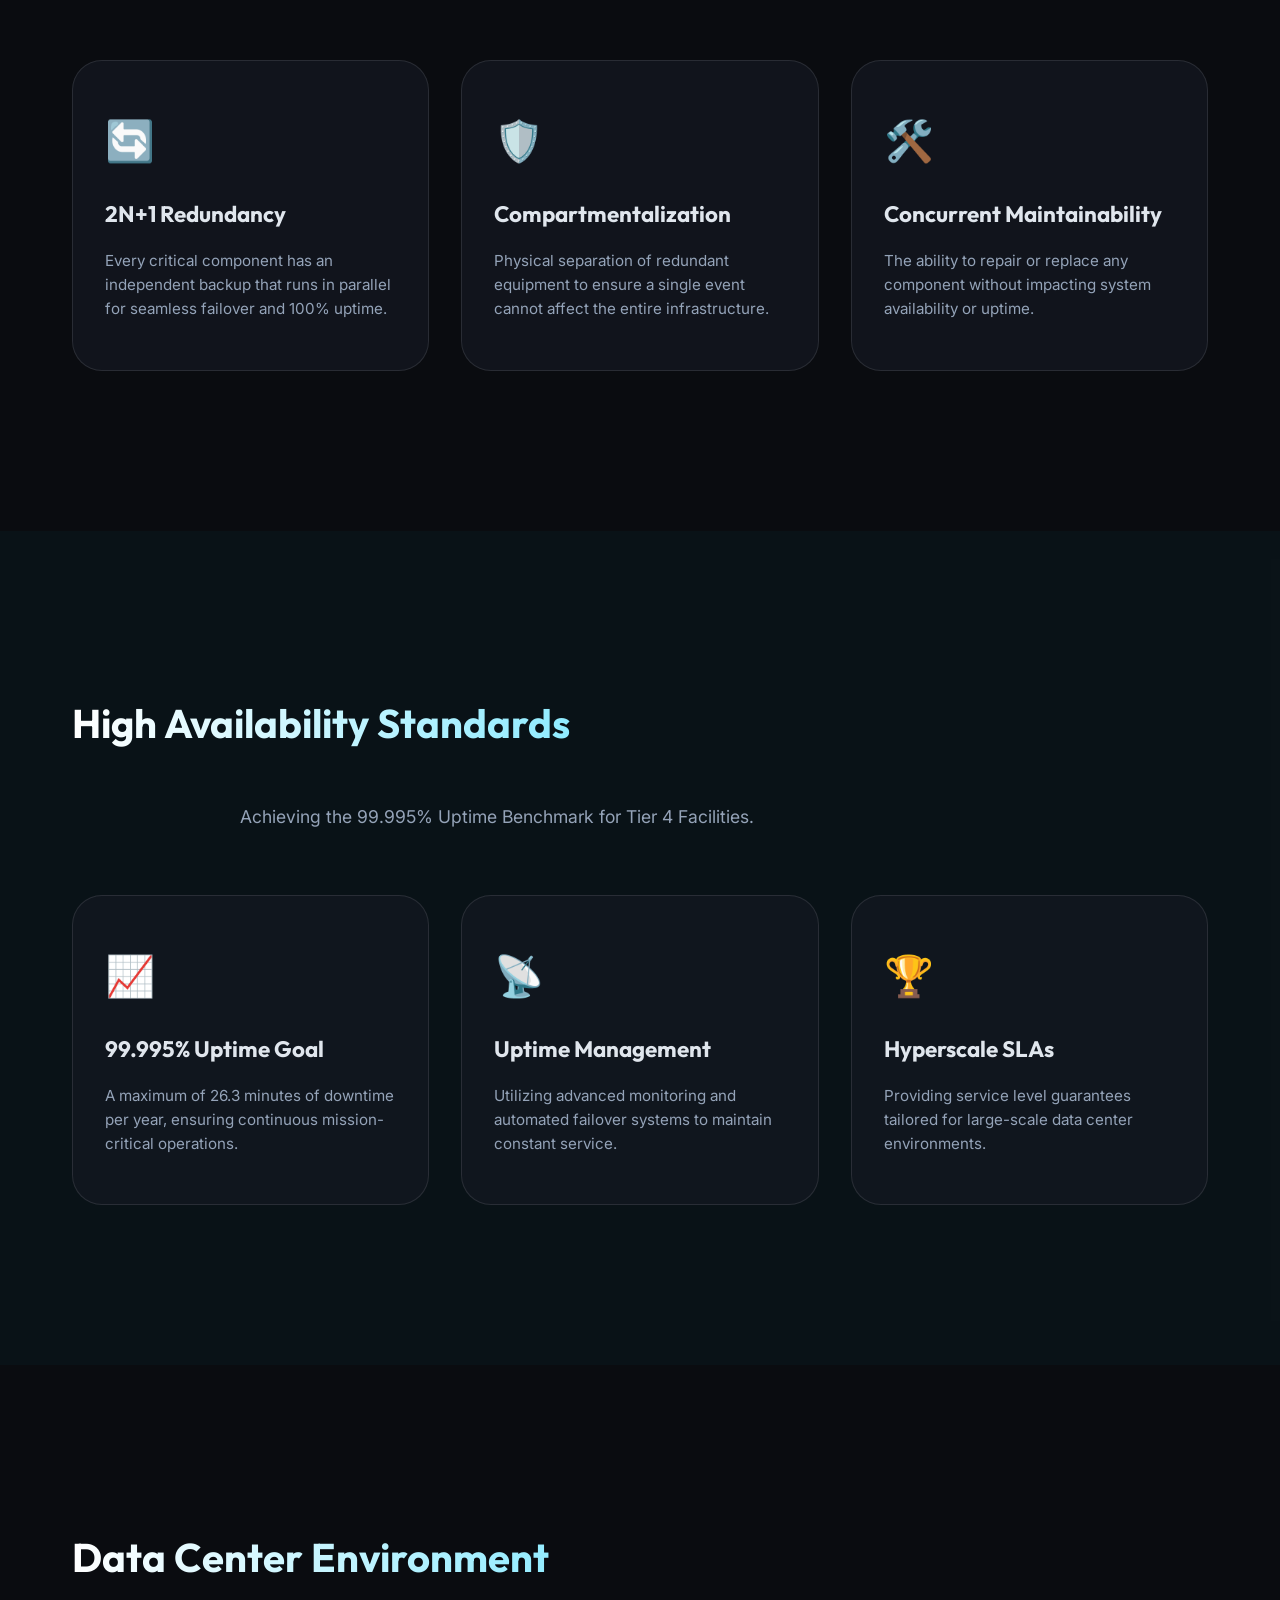
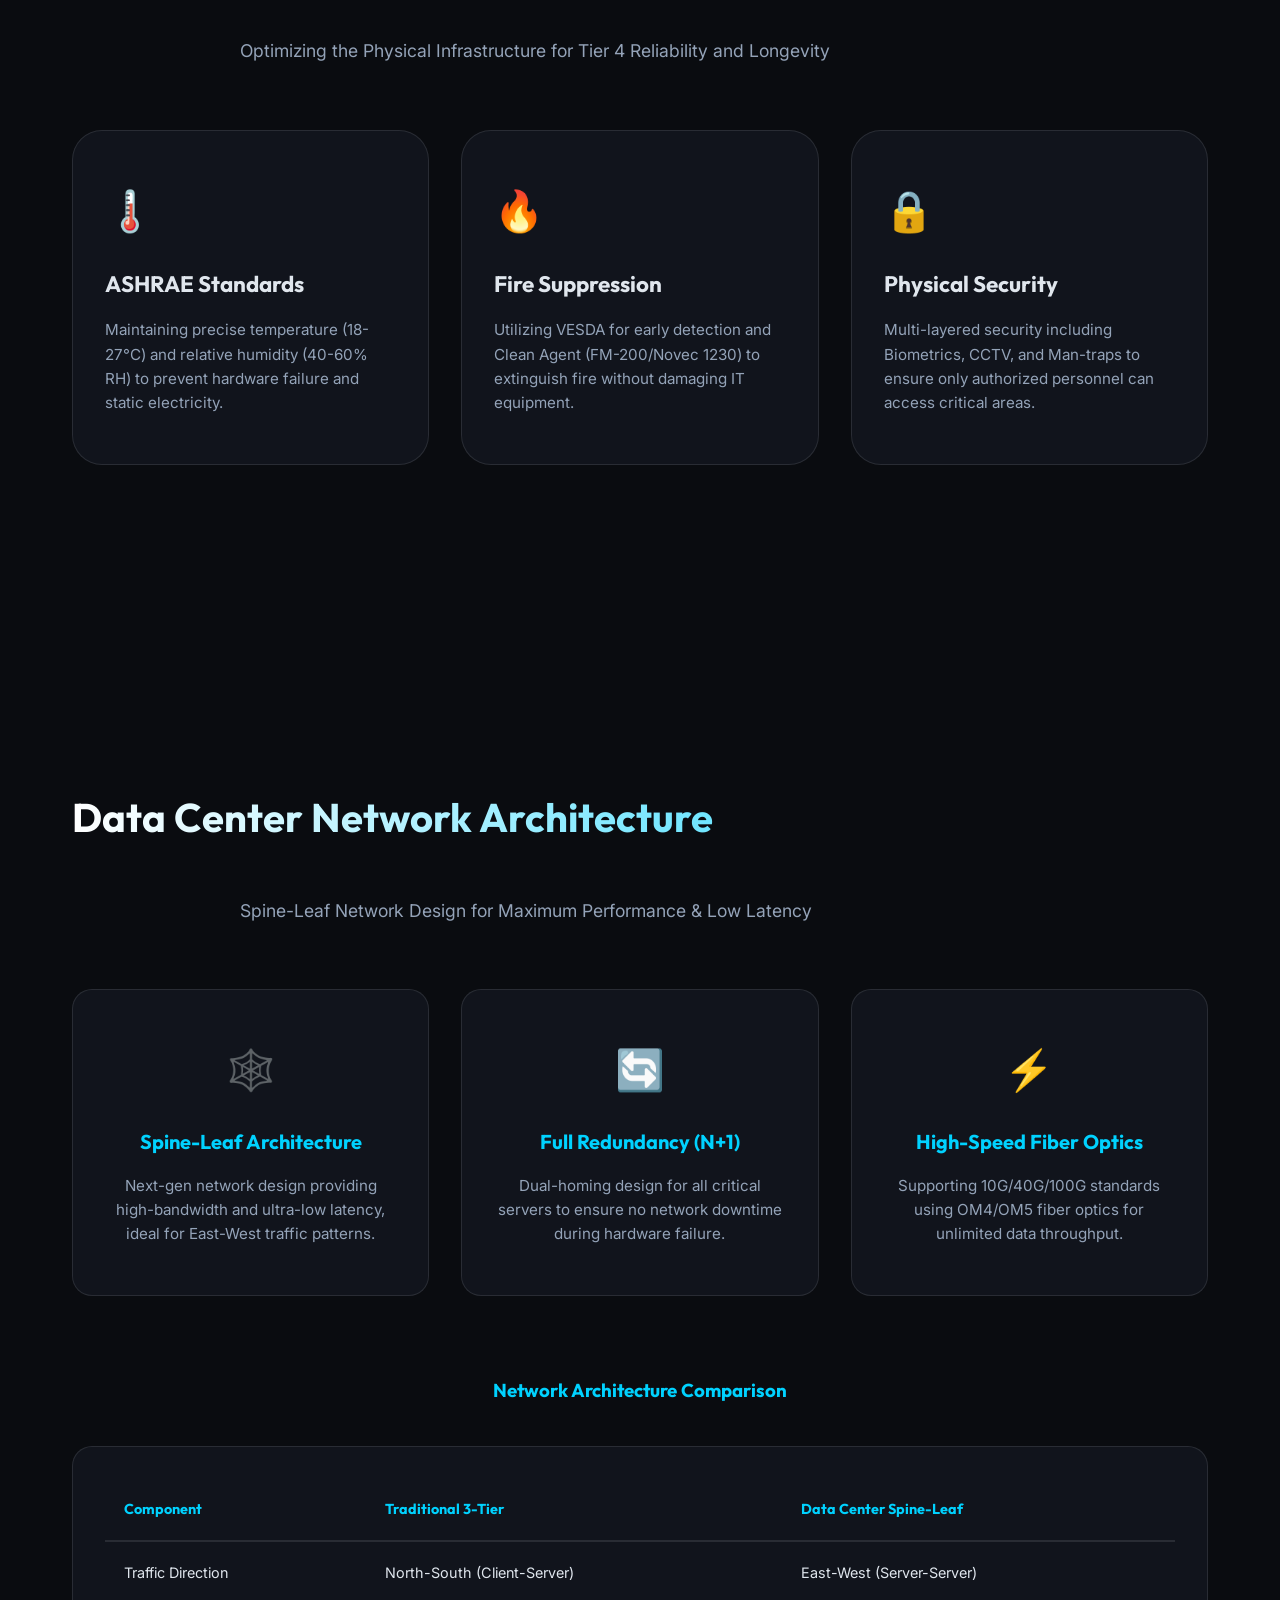
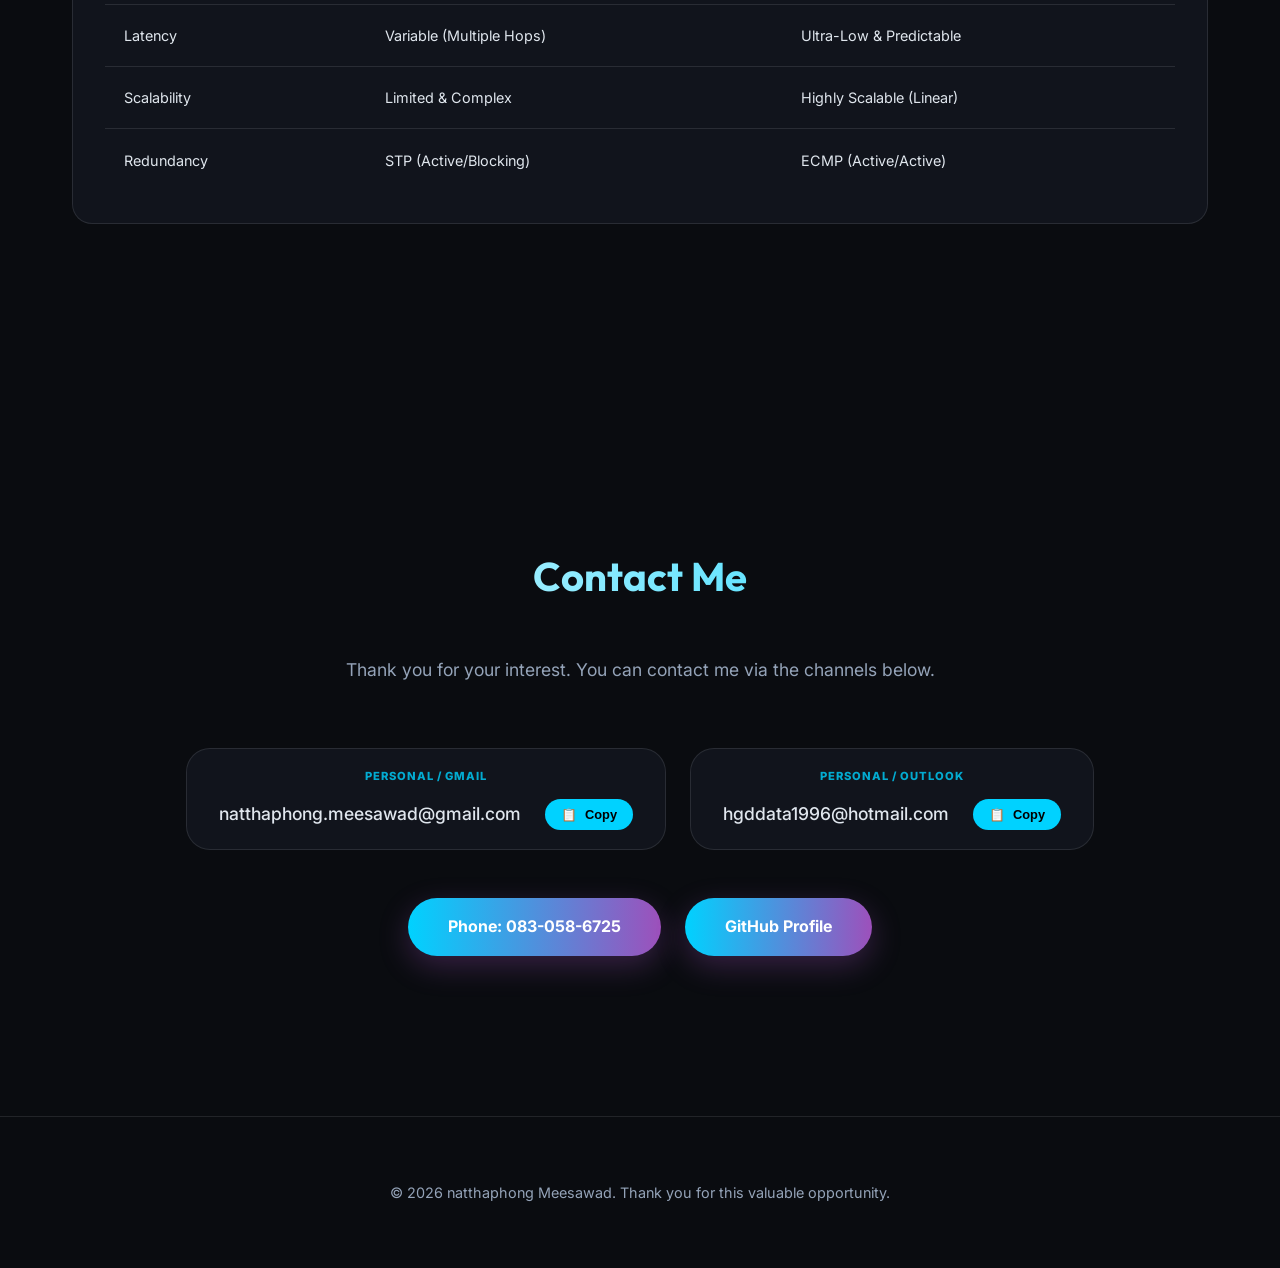
==== commit 2f0db20b: "Add PDU section and translations Introduce PDU (Power Distribution Unit) content: add img/PDU.png, i" ====
--- a/index.html
+++ b/index.html
@@ -179,6 +179,11 @@
                                     <td data-i18n="infra_item7_n"><strong>CRAH</strong></td>
                                     <td data-i18n="infra_item7_d">Managed temperature and airflow.</td>
                                 </tr>
+                                <tr>
+                                    <td>-</td>
+                                    <td data-i18n="infra_item_pdu_n"><strong>PDU</strong></td>
+                                    <td data-i18n="infra_item_pdu_d">Power distribution for servers.</td>
+                                </tr>
                             </tbody>
                         </table>
 
@@ -187,7 +192,7 @@
                             <h4
                                 style="color: var(--primary); margin-bottom: 1rem; display: flex; align-items: center; gap: 0.5rem;">
                                 <span style="font-size: 1.2rem;">💡</span> <span data-i18n="power_detail_title">Deep
-                                    Dive: ATS vs STS</span>
+                                    Dive: ATS vs STS vs PDU</span>
                             </h4>
                             <div style="display: grid; gap: 1.5rem; font-size: 0.9rem; line-height: 1.5;">
                                 <div style="display: flex; gap: 1.5rem; align-items: center; flex-wrap: wrap;">
@@ -217,6 +222,21 @@
                                     </div>
                                     <div style="width: 150px; flex-shrink: 0;">
                                         <img src="img/STS.png" alt="STS Device" class="device-thumb border-glow"
+                                            style="width: 100%; height: auto; border-radius: 10px; border: 1px solid var(--border); background: #000;">
+                                    </div>
+                                </div>
+
+                                <div style="height: 1px; background: rgba(255,255,255,0.05);"></div>
+
+                                <div style="display: flex; gap: 1.5rem; align-items: center; flex-wrap: wrap;">
+                                    <div style="flex: 1; min-width: 250px;">
+                                        <strong style="color: var(--secondary);">PDU (Power Distribution Unit)</strong>
+                                        <p style="margin-top: 0.4rem; color: var(--text-dim);" data-i18n="pdu_detail">
+                                            ชุดกระจายกำลังไฟฟ้าอัจฉริยะที่ติดตั้งในตู้แร็ค สามารถวัดค่าการใช้พลังงานได้แม่นยำ (Monitoring) ช่วยให้บริหารจัดการโหลดไฟฟ้าของ Server ในแต่ละตู้ไม่ให้เกินพิกัด
+                                        </p>
+                                    </div>
+                                    <div style="width: 150px; flex-shrink: 0;">
+                                        <img src="img/PDU.png" alt="PDU Device" class="device-thumb border-glow"
                                             style="width: 100%; height: auto; border-radius: 10px; border: 1px solid var(--border); background: #000;">
                                     </div>
                                 </div>
